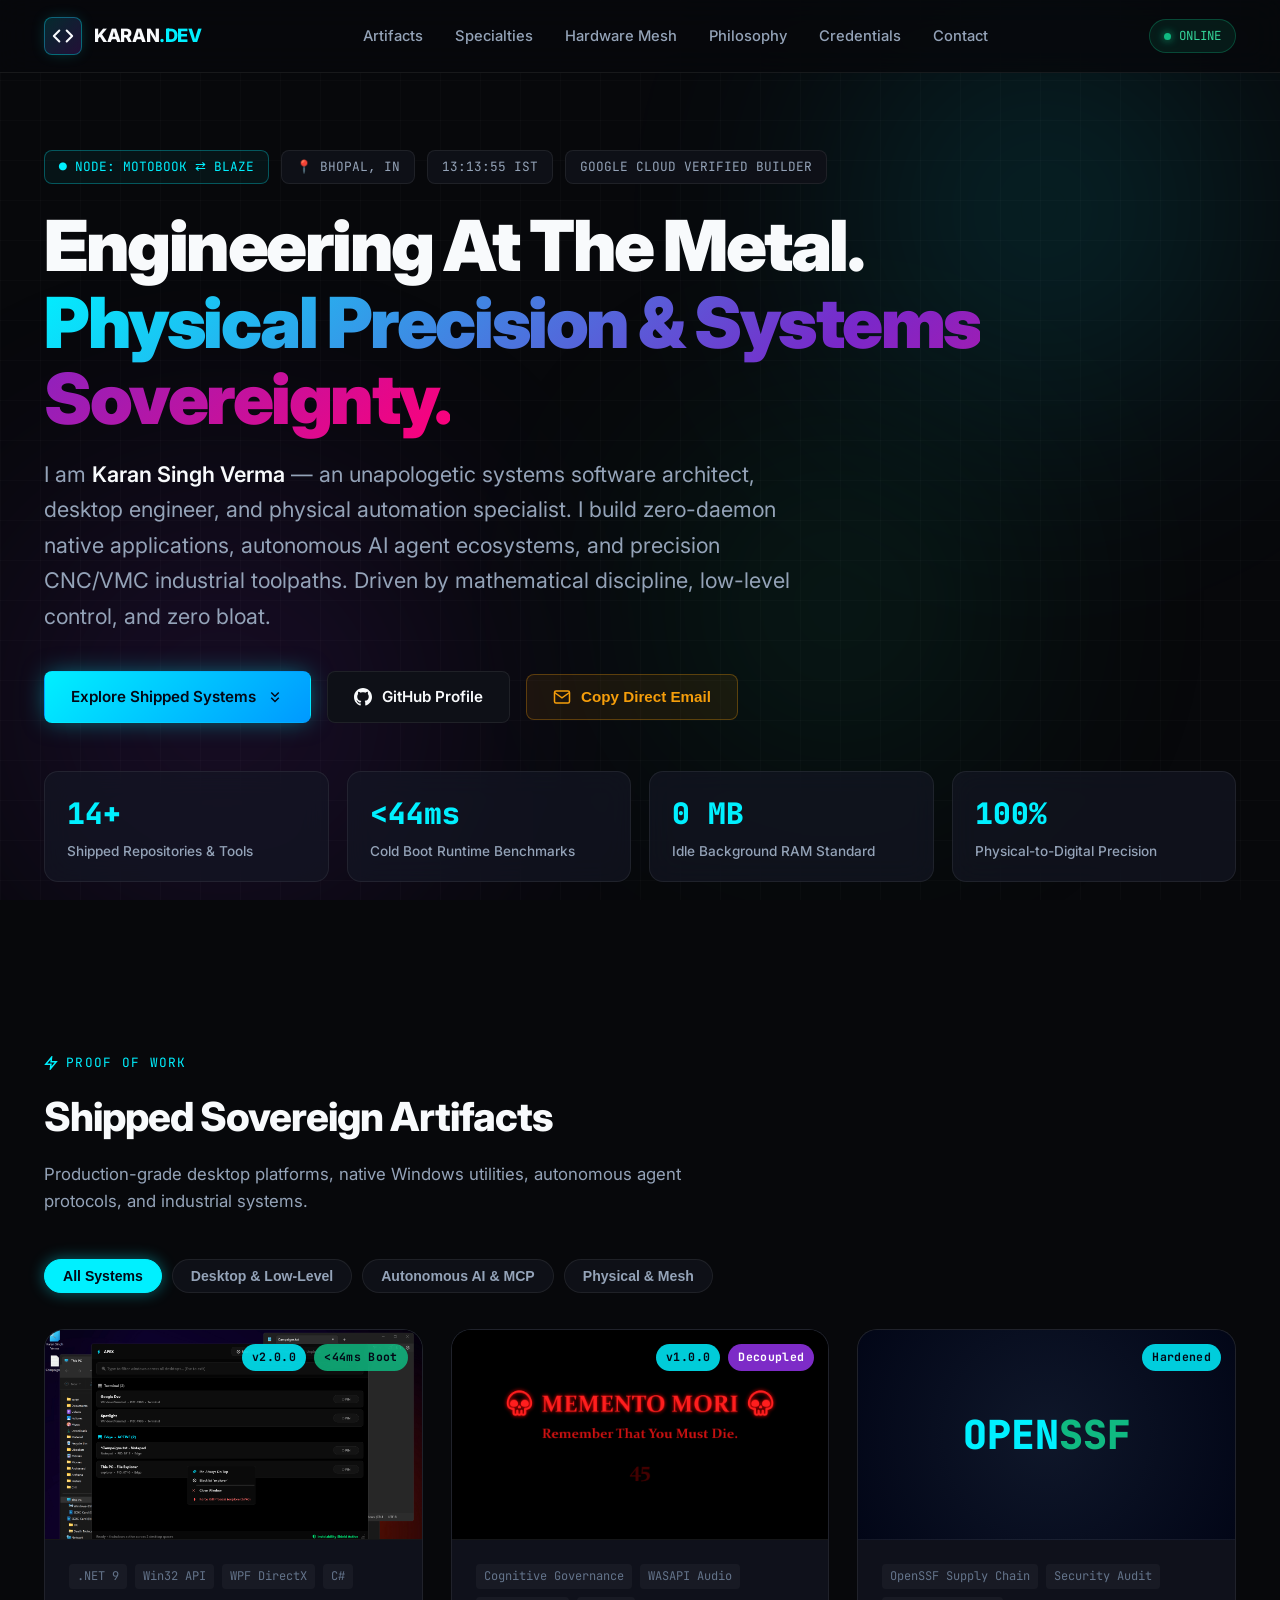
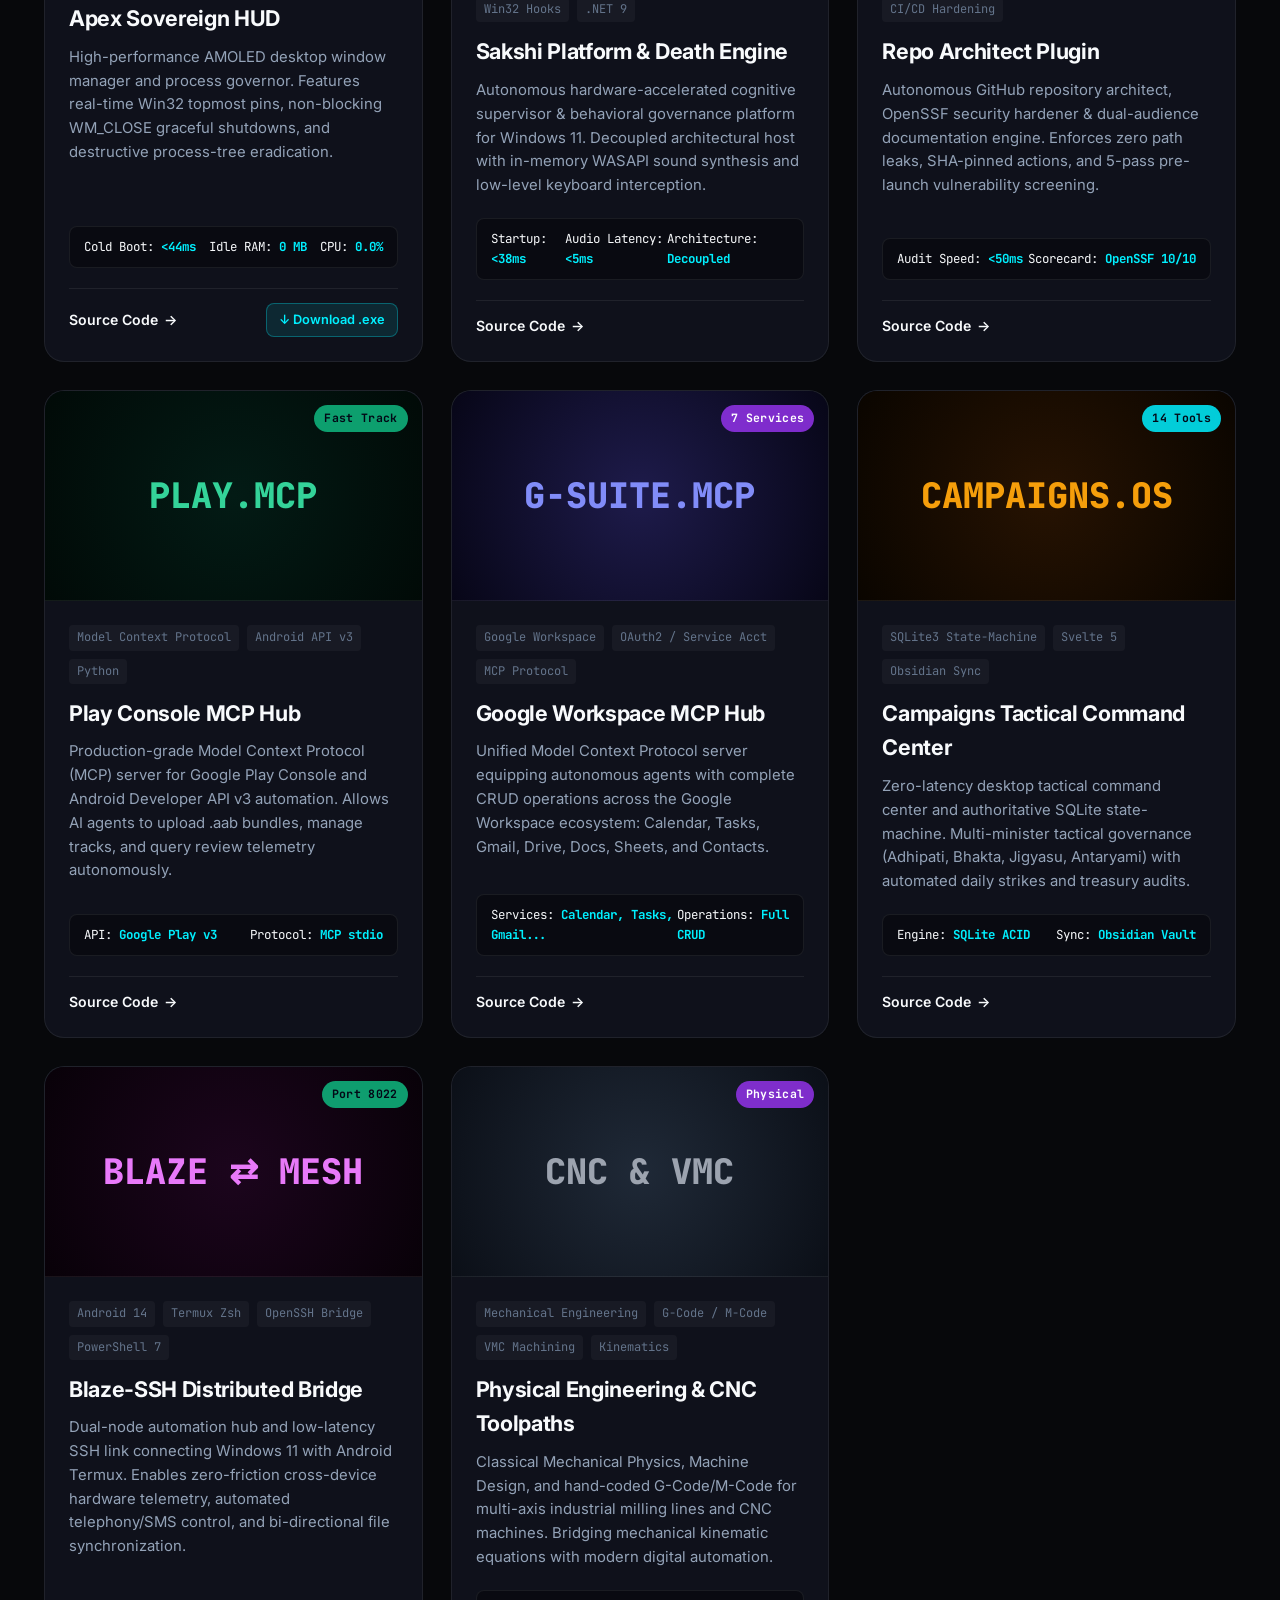
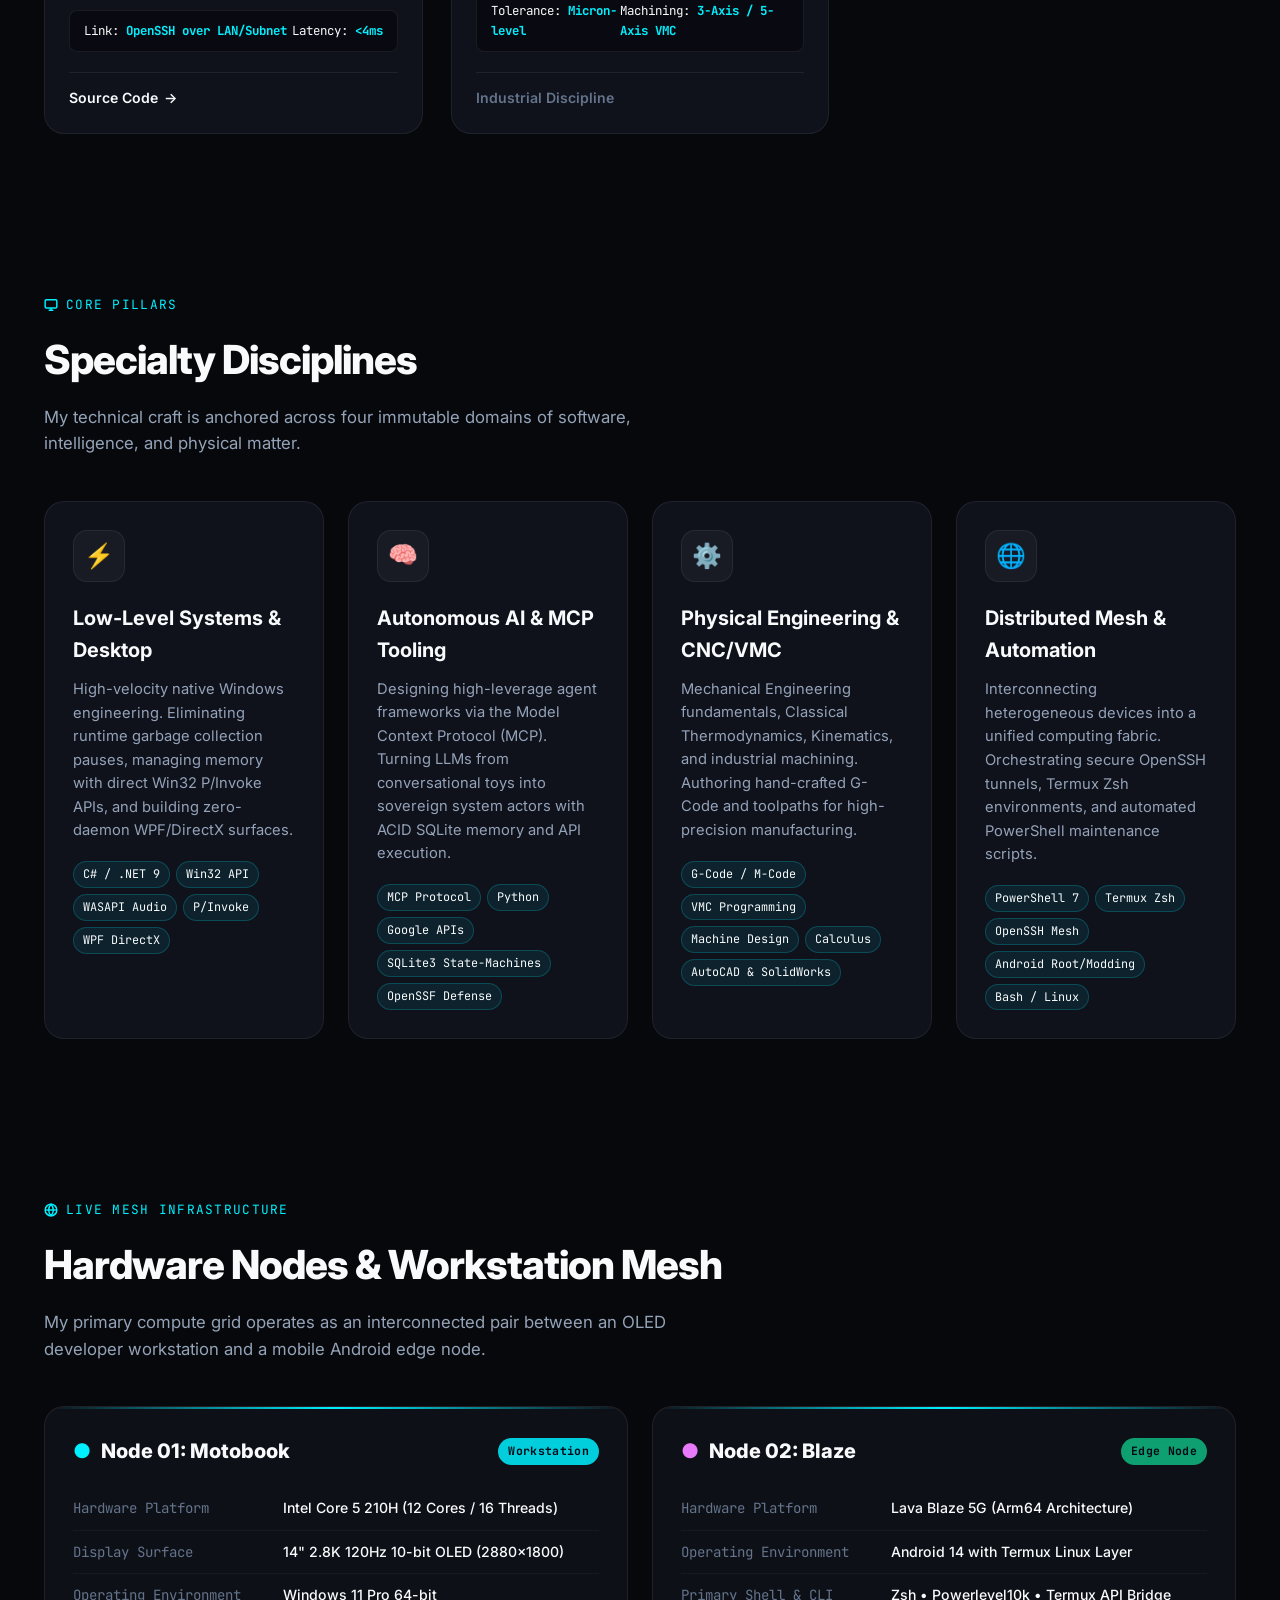
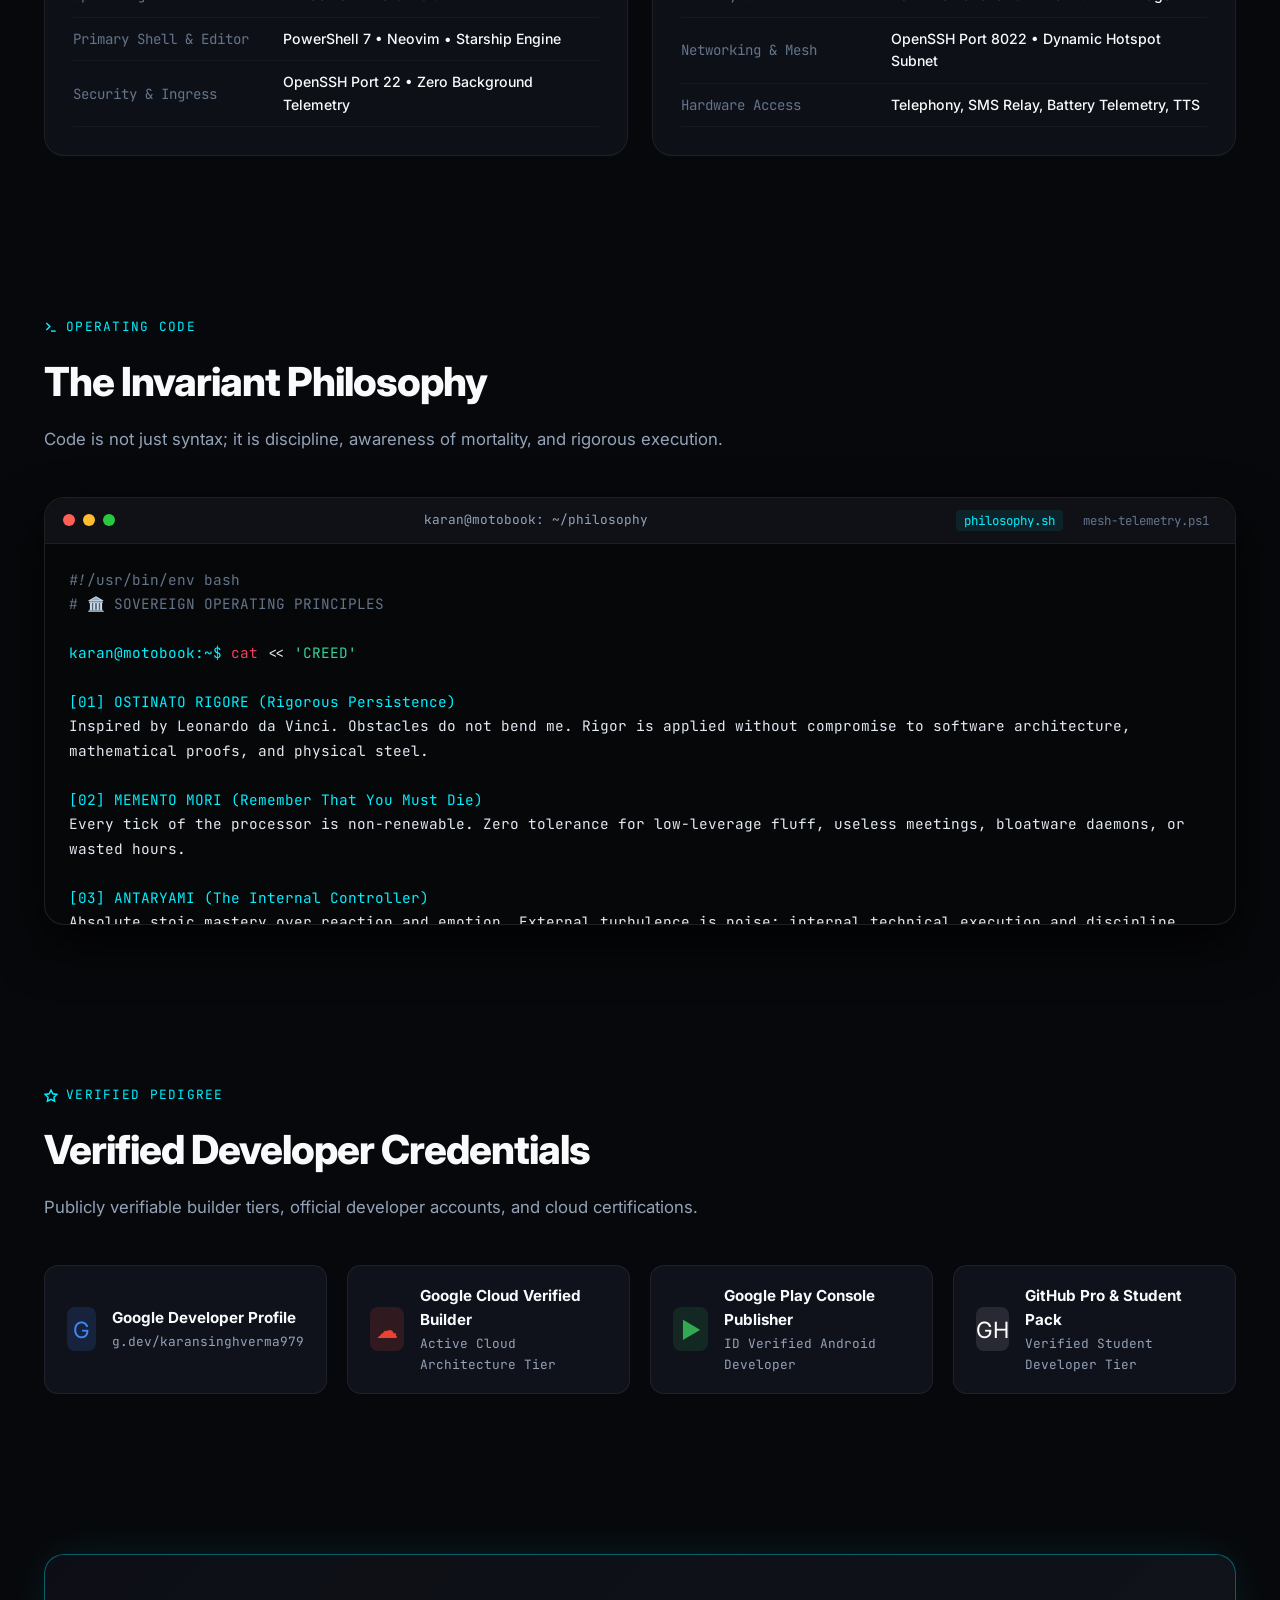
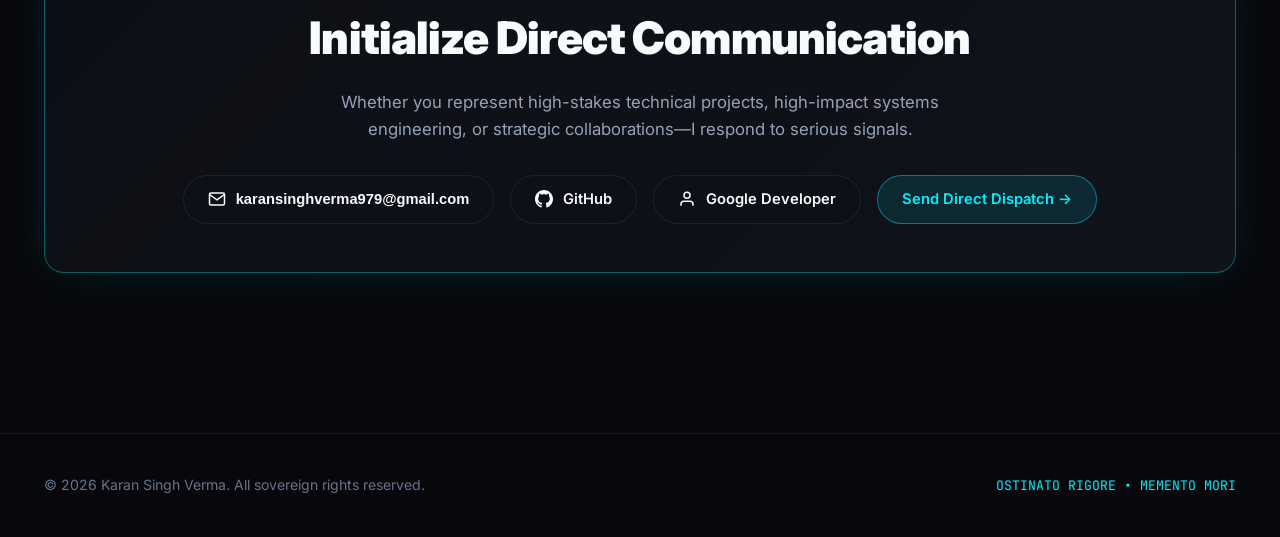
==== index.html @ e64375f6 "feat: initial release of sovereign developer portfolio showcase" ====
<!DOCTYPE html>
<html lang="en">
<head>
  <meta charset="UTF-8">
  <meta name="viewport" content="width=device-width, initial-scale=1.0">
  <title>Karan Singh Verma — Systems Software Architect &amp; Physical Engineering Specialist</title>
  <meta name="description" content="Personal portfolio and engineering showcase of Karan Singh Verma. Systems Software Architect, .NET/Win32 Engineer, Autonomous AI & MCP Builder, and CNC/VMC Physical Systems Specialist.">
  <meta name="author" content="Karan Singh Verma">
  <meta name="theme-color" content="#07080B">

  <!-- OpenGraph / Social Meta -->
  <meta property="og:title" content="Karan Singh Verma — Systems Software Architect">
  <meta property="og:description" content="Engineering high-performance software at the metal, autonomous AI ecosystems, and industrial physical machinery.">
  <meta property="og:type" content="website">
  <meta property="og:url" content="https://karansinghverma979.github.io/">
  <meta property="og:image" content="assets/img/Apex-Main-HUD.png">

  <!-- Favicon -->
  <link rel="icon" type="image/svg+xml" href="assets/img/favicon.svg">

  <!-- Google Fonts: Inter & JetBrains Mono -->
  <link rel="preconnect" href="https://fonts.googleapis.com">
  <link rel="preconnect" href="https://fonts.gstatic.com" crossorigin>
  <link href="https://fonts.googleapis.com/css2?family=Inter:wght@400;500;600;700;800;900&family=JetBrains+Mono:wght@400;500;600;700;800&display=swap" rel="stylesheet">

  <!-- Core Stylesheet -->
  <link rel="stylesheet" href="assets/css/style.css">
</head>
<body>

  <!-- Ambient Glowing Background Lighting -->
  <div class="ambient-glow">
    <div class="glow-orb glow-orb-1"></div>
    <div class="glow-orb glow-orb-2"></div>
    <div class="glow-orb glow-orb-3"></div>
  </div>

  <!-- Background Grid Mesh Overlay -->
  <div class="bg-grid-overlay"></div>

  <!-- Navigation Bar -->
  <header class="navbar">
    <div class="container nav-container">
      <a href="#" class="brand-monogram">
        <div class="brand-icon">
          <svg viewBox="0 0 24 24" fill="none" stroke="currentColor" stroke-width="2.2" stroke-linecap="round" stroke-linejoin="round">
            <polyline points="16 18 22 12 16 6"></polyline>
            <polyline points="8 6 2 12 8 18"></polyline>
          </svg>
        </div>
        <span class="brand-text">KARAN<span>.DEV</span></span>
      </a>

      <ul class="nav-links" id="nav-links">
        <li><a href="#artifacts" class="nav-link">Artifacts</a></li>
        <li><a href="#specialties" class="nav-link">Specialties</a></li>
        <li><a href="#mesh" class="nav-link">Hardware Mesh</a></li>
        <li><a href="#philosophy" class="nav-link">Philosophy</a></li>
        <li><a href="#credentials" class="nav-link">Credentials</a></li>
        <li><a href="#contact" class="nav-link">Contact</a></li>
      </ul>

      <div class="nav-actions">
        <div class="status-pill">
          <span class="status-dot"></span>
          <span>ONLINE</span>
        </div>
        <button class="mobile-menu-btn" id="mobile-menu-btn" aria-label="Toggle navigation">☰</button>
      </div>
    </div>
  </header>

  <!-- Main Content Wrapper -->
  <main>

    <!-- Hero Section -->
    <section class="hero-section">
      <div class="container">
        
        <!-- Live Telemetry Status Strip -->
        <div class="hero-meta-strip">
          <div class="telemetry-badge accent">
            <span>● NODE: MOTOBOOK ⇄ BLAZE</span>
          </div>
          <div class="telemetry-badge">
            <span>📍 BHOPAL, IN</span>
          </div>
          <div class="telemetry-badge">
            <span id="live-clock">--:--:-- IST</span>
          </div>
          <div class="telemetry-badge">
            <span>GOOGLE CLOUD VERIFIED BUILDER</span>
          </div>
        </div>

        <h1 class="hero-title">
          Engineering At The Metal.<br>
          <span class="gradient-text">Physical Precision &amp; Systems Sovereignty.</span>
        </h1>

        <p class="hero-subtitle">
          I am <strong>Karan Singh Verma</strong> — an unapologetic systems software architect, desktop engineer, and physical automation specialist. I build zero-daemon native applications, autonomous AI agent ecosystems, and precision CNC/VMC industrial toolpaths. Driven by mathematical discipline, low-level control, and zero bloat.
        </p>

        <div class="hero-cta-group">
          <a href="#artifacts" class="btn btn-primary">
            <span>Explore Shipped Systems</span>
            <svg width="18" height="18" viewBox="0 0 24 24" fill="none" stroke="currentColor" stroke-width="2"><path d="M7 13l5 5 5-5M7 6l5 5 5-5"/></svg>
          </a>
          <a href="https://github.com/karansinghverma979" target="_blank" rel="noopener" class="btn btn-glass">
            <svg width="18" height="18" viewBox="0 0 24 24" fill="currentColor"><path d="M12 0c-6.626 0-12 5.373-12 12 0 5.302 3.438 9.8 8.207 11.387.599.111.793-.261.793-.577v-2.234c-3.338.726-4.033-1.416-4.033-1.416-.546-1.387-1.333-1.756-1.333-1.756-1.089-.745.083-.729.083-.729 1.205.084 1.839 1.237 1.839 1.237 1.07 1.834 2.807 1.304 3.492.997.107-.775.418-1.305.762-1.604-2.665-.305-5.467-1.334-5.467-5.931 0-1.311.469-2.381 1.236-3.221-.124-.303-.535-1.524.117-3.176 0 0 1.008-.322 3.301 1.23.957-.266 1.983-.399 3.003-.404 1.02.005 2.047.138 3.006.404 2.291-1.552 3.297-1.23 3.297-1.23.653 1.653.242 2.874.118 3.176.77.84 1.235 1.911 1.235 3.221 0 4.609-2.807 5.624-5.479 5.921.43.372.823 1.102.823 2.222v3.293c0 .319.192.694.801.576 4.765-1.589 8.199-6.086 8.199-11.386 0-6.627-5.373-12-12-12z"/></svg>
            <span>GitHub Profile</span>
          </a>
          <button class="btn btn-outline-amber" data-copy="karansinghverma979@gmail.com">
            <svg width="18" height="18" viewBox="0 0 24 24" fill="none" stroke="currentColor" stroke-width="2"><path d="M4 4h16c1.1 0 2 .9 2 2v12c0 1.1-.9 2-2 2H4c-1.1 0-2-.9-2-2V6c0-1.1.9-2 2-2z"/><polyline points="22,6 12,13 2,6"/></svg>
            <span>Copy Direct Email</span>
          </button>
        </div>

        <!-- Telemetry Metrics Grid -->
        <div class="metrics-grid">
          <div class="metric-card">
            <div class="metric-value">14+</div>
            <div class="metric-label">Shipped Repositories &amp; Tools</div>
          </div>
          <div class="metric-card">
            <div class="metric-value">&lt;44ms</div>
            <div class="metric-label">Cold Boot Runtime Benchmarks</div>
          </div>
          <div class="metric-card">
            <div class="metric-value">0 MB</div>
            <div class="metric-label">Idle Background RAM Standard</div>
          </div>
          <div class="metric-card">
            <div class="metric-value">100%</div>
            <div class="metric-label">Physical-to-Digital Precision</div>
          </div>
        </div>

      </div>
    </section>

    <!-- Shipped Artifacts & Systems Showcase -->
    <section class="section" id="artifacts">
      <div class="container">
        
        <div class="section-header">
          <div class="section-tag">
            <svg width="14" height="14" viewBox="0 0 24 24" fill="none" stroke="currentColor" stroke-width="2.5"><polygon points="13 2 3 14 12 14 11 22 21 10 12 10 13 2"></polygon></svg>
            <span>Proof of Work</span>
          </div>
          <h2 class="section-title">Shipped Sovereign Artifacts</h2>
          <p class="section-desc">Production-grade desktop platforms, native Windows utilities, autonomous agent protocols, and industrial systems.</p>
        </div>

        <!-- Category Filters -->
        <div class="filter-tabs">
          <button class="filter-btn active" data-filter="all">All Systems</button>
          <button class="filter-btn" data-filter="systems">Desktop &amp; Low-Level</button>
          <button class="filter-btn" data-filter="ai-mcp">Autonomous AI &amp; MCP</button>
          <button class="filter-btn" data-filter="hardware">Physical &amp; Mesh</button>
        </div>

        <!-- Projects Grid -->
        <div class="projects-grid">

          <!-- Card 1: Apex -->
          <article class="project-card" data-category="systems">
            <div class="project-thumb-wrapper">
              <img src="assets/img/Apex-Main-HUD.png" alt="Apex Sovereign Desktop Orchestrator HUD" class="project-thumb" loading="lazy">
              <div class="project-badge-overlay">
                <span class="badge-pill release">v2.0.0</span>
                <span class="badge-pill bench">&lt;44ms Boot</span>
              </div>
            </div>
            <div class="project-content">
              <div class="project-tags">
                <span class="tag-item">.NET 9</span>
                <span class="tag-item">Win32 API</span>
                <span class="tag-item">WPF DirectX</span>
                <span class="tag-item">C#</span>
              </div>
              <h3 class="project-title">Apex Sovereign HUD</h3>
              <p class="project-desc">
                High-performance AMOLED desktop window manager and process governor. Features real-time Win32 topmost pins, non-blocking WM_CLOSE graceful shutdowns, and destructive process-tree eradication.
              </p>
              <div class="benchmark-strip">
                <div class="benchmark-item">Cold Boot: <strong>&lt;44ms</strong></div>
                <div class="benchmark-item">Idle RAM: <strong>0 MB</strong></div>
                <div class="benchmark-item">CPU: <strong>0.0%</strong></div>
              </div>
              <div class="project-actions">
                <a href="https://github.com/karansinghverma979/Sakshi/tree/main/Modules/Apex" target="_blank" rel="noopener" class="card-link">
                  <span>Source Code</span> →
                </a>
                <a href="https://github.com/karansinghverma979/Sakshi/releases" target="_blank" rel="noopener" class="card-link download-btn">
                  ↓ Download .exe
                </a>
              </div>
            </div>
          </article>

          <!-- Card 2: Sakshi -->
          <article class="project-card" data-category="systems">
            <div class="project-thumb-wrapper">
              <img src="assets/img/death_countdown.png" alt="Sakshi Death Engine Countdown" class="project-thumb" loading="lazy">
              <div class="project-badge-overlay">
                <span class="badge-pill release">v1.0.0</span>
                <span class="badge-pill arch">Decoupled</span>
              </div>
            </div>
            <div class="project-content">
              <div class="project-tags">
                <span class="tag-item">Cognitive Governance</span>
                <span class="tag-item">WASAPI Audio</span>
                <span class="tag-item">Win32 Hooks</span>
                <span class="tag-item">.NET 9</span>
              </div>
              <h3 class="project-title">Sakshi Platform &amp; Death Engine</h3>
              <p class="project-desc">
                Autonomous hardware-accelerated cognitive supervisor &amp; behavioral governance platform for Windows 11. Decoupled architectural host with in-memory WASAPI sound synthesis and low-level keyboard interception.
              </p>
              <div class="benchmark-strip">
                <div class="benchmark-item">Startup: <strong>&lt;38ms</strong></div>
                <div class="benchmark-item">Audio Latency: <strong>&lt;5ms</strong></div>
                <div class="benchmark-item">Architecture: <strong>Decoupled</strong></div>
              </div>
              <div class="project-actions">
                <a href="https://github.com/karansinghverma979/Sakshi" target="_blank" rel="noopener" class="card-link">
                  <span>Source Code</span> →
                </a>
              </div>
            </div>
          </article>

          <!-- Card 3: Repo Architect Plugin -->
          <article class="project-card" data-category="ai-mcp systems">
            <div class="project-thumb-wrapper" style="background: radial-gradient(circle, #0F172A, #020617); display: flex; align-items: center; justify-content: center;">
              <div style="font-family: var(--font-mono); color: var(--accent-cyan); font-size: 2.5rem; font-weight: 900;">OPEN<span style="color: #10B981;">SSF</span></div>
              <div class="project-badge-overlay">
                <span class="badge-pill release">Hardened</span>
              </div>
            </div>
            <div class="project-content">
              <div class="project-tags">
                <span class="tag-item">OpenSSF Supply Chain</span>
                <span class="tag-item">Security Audit</span>
                <span class="tag-item">CI/CD Hardening</span>
              </div>
              <h3 class="project-title">Repo Architect Plugin</h3>
              <p class="project-desc">
                Autonomous GitHub repository architect, OpenSSF security hardener &amp; dual-audience documentation engine. Enforces zero path leaks, SHA-pinned actions, and 5-pass pre-launch vulnerability screening.
              </p>
              <div class="benchmark-strip">
                <div class="benchmark-item">Audit Speed: <strong>&lt;50ms</strong></div>
                <div class="benchmark-item">Scorecard: <strong>OpenSSF 10/10</strong></div>
              </div>
              <div class="project-actions">
                <a href="https://github.com/karansinghverma979/antigravity-repo-architect-plugin" target="_blank" rel="noopener" class="card-link">
                  <span>Source Code</span> →
                </a>
              </div>
            </div>
          </article>

          <!-- Card 4: Google Play Console MCP Hub -->
          <article class="project-card" data-category="ai-mcp">
            <div class="project-thumb-wrapper" style="background: radial-gradient(circle, #031B15, #010A07); display: flex; align-items: center; justify-content: center;">
              <div style="font-family: var(--font-mono); color: #34D399; font-size: 2.2rem; font-weight: 800;">PLAY.MCP</div>
              <div class="project-badge-overlay">
                <span class="badge-pill bench">Fast Track</span>
              </div>
            </div>
            <div class="project-content">
              <div class="project-tags">
                <span class="tag-item">Model Context Protocol</span>
                <span class="tag-item">Android API v3</span>
                <span class="tag-item">Python</span>
              </div>
              <h3 class="project-title">Play Console MCP Hub</h3>
              <p class="project-desc">
                Production-grade Model Context Protocol (MCP) server for Google Play Console and Android Developer API v3 automation. Allows AI agents to upload .aab bundles, manage tracks, and query review telemetry autonomously.
              </p>
              <div class="benchmark-strip">
                <div class="benchmark-item">API: <strong>Google Play v3</strong></div>
                <div class="benchmark-item">Protocol: <strong>MCP stdio</strong></div>
              </div>
              <div class="project-actions">
                <a href="https://github.com/karansinghverma979/antigravity-play-console-mcp" target="_blank" rel="noopener" class="card-link">
                  <span>Source Code</span> →
                </a>
              </div>
            </div>
          </article>

          <!-- Card 5: Google Workspace MCP Hub -->
          <article class="project-card" data-category="ai-mcp">
            <div class="project-thumb-wrapper" style="background: radial-gradient(circle, #1E1B4B, #070617); display: flex; align-items: center; justify-content: center;">
              <div style="font-family: var(--font-mono); color: #818CF8; font-size: 2.2rem; font-weight: 800;">G-SUITE.MCP</div>
              <div class="project-badge-overlay">
                <span class="badge-pill arch">7 Services</span>
              </div>
            </div>
            <div class="project-content">
              <div class="project-tags">
                <span class="tag-item">Google Workspace</span>
                <span class="tag-item">OAuth2 / Service Acct</span>
                <span class="tag-item">MCP Protocol</span>
              </div>
              <h3 class="project-title">Google Workspace MCP Hub</h3>
              <p class="project-desc">
                Unified Model Context Protocol server equipping autonomous agents with complete CRUD operations across the Google Workspace ecosystem: Calendar, Tasks, Gmail, Drive, Docs, Sheets, and Contacts.
              </p>
              <div class="benchmark-strip">
                <div class="benchmark-item">Services: <strong>Calendar, Tasks, Gmail...</strong></div>
                <div class="benchmark-item">Operations: <strong>Full CRUD</strong></div>
              </div>
              <div class="project-actions">
                <a href="https://github.com/karansinghverma979/antigravity-google-workspace-mcp" target="_blank" rel="noopener" class="card-link">
                  <span>Source Code</span> →
                </a>
              </div>
            </div>
          </article>

          <!-- Card 6: Campaigns Tactical OS -->
          <article class="project-card" data-category="systems ai-mcp">
            <div class="project-thumb-wrapper" style="background: radial-gradient(circle, #271302, #0A0500); display: flex; align-items: center; justify-content: center;">
              <div style="font-family: var(--font-mono); color: #F59E0B; font-size: 2.2rem; font-weight: 800;">CAMPAIGNS.OS</div>
              <div class="project-badge-overlay">
                <span class="badge-pill release">14 Tools</span>
              </div>
            </div>
            <div class="project-content">
              <div class="project-tags">
                <span class="tag-item">SQLite3 State-Machine</span>
                <span class="tag-item">Svelte 5</span>
                <span class="tag-item">Obsidian Sync</span>
              </div>
              <h3 class="project-title">Campaigns Tactical Command Center</h3>
              <p class="project-desc">
                Zero-latency desktop tactical command center and authoritative SQLite state-machine. Multi-minister tactical governance (Adhipati, Bhakta, Jigyasu, Antaryami) with automated daily strikes and treasury audits.
              </p>
              <div class="benchmark-strip">
                <div class="benchmark-item">Engine: <strong>SQLite ACID</strong></div>
                <div class="benchmark-item">Sync: <strong>Obsidian Vault</strong></div>
              </div>
              <div class="project-actions">
                <a href="https://github.com/karansinghverma979/antigravity-campaigns-mcp" target="_blank" rel="noopener" class="card-link">
                  <span>Source Code</span> →
                </a>
              </div>
            </div>
          </article>

          <!-- Card 7: Blaze-SSH & Android Mesh -->
          <article class="project-card" data-category="hardware systems">
            <div class="project-thumb-wrapper" style="background: radial-gradient(circle, #1C051D, #080108); display: flex; align-items: center; justify-content: center;">
              <div style="font-family: var(--font-mono); color: #E879F9; font-size: 2.2rem; font-weight: 800;">BLAZE ⇄ MESH</div>
              <div class="project-badge-overlay">
                <span class="badge-pill bench">Port 8022</span>
              </div>
            </div>
            <div class="project-content">
              <div class="project-tags">
                <span class="tag-item">Android 14</span>
                <span class="tag-item">Termux Zsh</span>
                <span class="tag-item">OpenSSH Bridge</span>
                <span class="tag-item">PowerShell 7</span>
              </div>
              <h3 class="project-title">Blaze-SSH Distributed Bridge</h3>
              <p class="project-desc">
                Dual-node automation hub and low-latency SSH link connecting Windows 11 with Android Termux. Enables zero-friction cross-device hardware telemetry, automated telephony/SMS control, and bi-directional file synchronization.
              </p>
              <div class="benchmark-strip">
                <div class="benchmark-item">Link: <strong>OpenSSH over LAN/Subnet</strong></div>
                <div class="benchmark-item">Latency: <strong>&lt;4ms</strong></div>
              </div>
              <div class="project-actions">
                <a href="https://github.com/karansinghverma979/Blaze-SSH" target="_blank" rel="noopener" class="card-link">
                  <span>Source Code</span> →
                </a>
              </div>
            </div>
          </article>

          <!-- Card 8: Industrial CNC & Physical Systems -->
          <article class="project-card" data-category="hardware">
            <div class="project-thumb-wrapper" style="background: radial-gradient(circle, #1F2937, #0B0F17); display: flex; align-items: center; justify-content: center;">
              <div style="font-family: var(--font-mono); color: #9CA3AF; font-size: 2.2rem; font-weight: 800;">CNC &amp; VMC</div>
              <div class="project-badge-overlay">
                <span class="badge-pill arch">Physical</span>
              </div>
            </div>
            <div class="project-content">
              <div class="project-tags">
                <span class="tag-item">Mechanical Engineering</span>
                <span class="tag-item">G-Code / M-Code</span>
                <span class="tag-item">VMC Machining</span>
                <span class="tag-item">Kinematics</span>
              </div>
              <h3 class="project-title">Physical Engineering &amp; CNC Toolpaths</h3>
              <p class="project-desc">
                Classical Mechanical Physics, Machine Design, and hand-coded G-Code/M-Code for multi-axis industrial milling lines and CNC machines. Bridging mechanical kinematic equations with modern digital automation.
              </p>
              <div class="benchmark-strip">
                <div class="benchmark-item">Tolerance: <strong>Micron-level</strong></div>
                <div class="benchmark-item">Machining: <strong>3-Axis / 5-Axis VMC</strong></div>
              </div>
              <div class="project-actions">
                <span class="card-link" style="color: var(--text-muted); cursor: default;">
                  <span>Industrial Discipline</span>
                </span>
              </div>
            </div>
          </article>

        </div>

      </div>
    </section>

    <!-- Engineering Specialties & Pillars -->
    <section class="section" id="specialties">
      <div class="container">
        
        <div class="section-header">
          <div class="section-tag">
            <svg width="14" height="14" viewBox="0 0 24 24" fill="none" stroke="currentColor" stroke-width="2.5"><rect x="2" y="3" width="20" height="14" rx="2" ry="2"></rect><line x1="8" y1="21" x2="16" y2="21"></line><line x1="12" y1="17" x2="12" y2="21"></line></svg>
            <span>Core Pillars</span>
          </div>
          <h2 class="section-title">Specialty Disciplines</h2>
          <p class="section-desc">My technical craft is anchored across four immutable domains of software, intelligence, and physical matter.</p>
        </div>

        <div class="pillars-grid">

          <!-- Pillar 1 -->
          <div class="pillar-card">
            <div class="pillar-icon-box" style="color: var(--accent-cyan);">⚡</div>
            <h3 class="pillar-title">Low-Level Systems &amp; Desktop</h3>
            <p class="pillar-desc">
              High-velocity native Windows engineering. Eliminating runtime garbage collection pauses, managing memory with direct Win32 P/Invoke APIs, and building zero-daemon WPF/DirectX surfaces.
            </p>
            <div class="pillar-skills-list">
              <span class="pillar-skill-badge">C# / .NET 9</span>
              <span class="pillar-skill-badge">Win32 API</span>
              <span class="pillar-skill-badge">WASAPI Audio</span>
              <span class="pillar-skill-badge">P/Invoke</span>
              <span class="pillar-skill-badge">WPF DirectX</span>
            </div>
          </div>

          <!-- Pillar 2 -->
          <div class="pillar-card">
            <div class="pillar-icon-box" style="color: #A855F7;">🧠</div>
            <h3 class="pillar-title">Autonomous AI &amp; MCP Tooling</h3>
            <p class="pillar-desc">
              Designing high-leverage agent frameworks via the Model Context Protocol (MCP). Turning LLMs from conversational toys into sovereign system actors with ACID SQLite memory and API execution.
            </p>
            <div class="pillar-skills-list">
              <span class="pillar-skill-badge">MCP Protocol</span>
              <span class="pillar-skill-badge">Python</span>
              <span class="pillar-skill-badge">Google APIs</span>
              <span class="pillar-skill-badge">SQLite3 State-Machines</span>
              <span class="pillar-skill-badge">OpenSSF Defense</span>
            </div>
          </div>

          <!-- Pillar 3 -->
          <div class="pillar-card">
            <div class="pillar-icon-box" style="color: #10B981;">⚙️</div>
            <h3 class="pillar-title">Physical Engineering &amp; CNC/VMC</h3>
            <p class="pillar-desc">
              Mechanical Engineering fundamentals, Classical Thermodynamics, Kinematics, and industrial machining. Authoring hand-crafted G-Code and toolpaths for high-precision manufacturing.
            </p>
            <div class="pillar-skills-list">
              <span class="pillar-skill-badge">G-Code / M-Code</span>
              <span class="pillar-skill-badge">VMC Programming</span>
              <span class="pillar-skill-badge">Machine Design</span>
              <span class="pillar-skill-badge">Calculus</span>
              <span class="pillar-skill-badge">AutoCAD &amp; SolidWorks</span>
            </div>
          </div>

          <!-- Pillar 4 -->
          <div class="pillar-card">
            <div class="pillar-icon-box" style="color: #F59E0B;">🌐</div>
            <h3 class="pillar-title">Distributed Mesh &amp; Automation</h3>
            <p class="pillar-desc">
              Interconnecting heterogeneous devices into a unified computing fabric. Orchestrating secure OpenSSH tunnels, Termux Zsh environments, and automated PowerShell maintenance scripts.
            </p>
            <div class="pillar-skills-list">
              <span class="pillar-skill-badge">PowerShell 7</span>
              <span class="pillar-skill-badge">Termux Zsh</span>
              <span class="pillar-skill-badge">OpenSSH Mesh</span>
              <span class="pillar-skill-badge">Android Root/Modding</span>
              <span class="pillar-skill-badge">Bash / Linux</span>
            </div>
          </div>

        </div>

      </div>
    </section>

    <!-- Hardware & Mesh Telemetry -->
    <section class="section" id="mesh">
      <div class="container">
        
        <div class="section-header">
          <div class="section-tag">
            <svg width="14" height="14" viewBox="0 0 24 24" fill="none" stroke="currentColor" stroke-width="2.5"><circle cx="12" cy="12" r="10"></circle><line x1="2" y1="12" x2="22" y2="12"></line><path d="M12 2a15.3 15.3 0 0 1 4 10 15.3 15.3 0 0 1-4 10 15.3 15.3 0 0 1-4-10 15.3 15.3 0 0 1 4-10z"></path></svg>
            <span>Live Mesh Infrastructure</span>
          </div>
          <h2 class="section-title">Hardware Nodes &amp; Workstation Mesh</h2>
          <p class="section-desc">My primary compute grid operates as an interconnected pair between an OLED developer workstation and a mobile Android edge node.</p>
        </div>

        <div class="mesh-container">
          
          <!-- Node A: Motobook -->
          <div class="node-card">
            <div class="node-header">
              <div class="node-name">
                <span style="color: var(--accent-cyan);">●</span>
                <span>Node 01: Motobook</span>
              </div>
              <span class="badge-pill release">Workstation</span>
            </div>
            <table class="node-specs-table">
              <tr>
                <td>Hardware Platform</td>
                <td>Intel Core 5 210H (12 Cores / 16 Threads)</td>
              </tr>
              <tr>
                <td>Display Surface</td>
                <td>14" 2.8K 120Hz 10-bit OLED (2880×1800)</td>
              </tr>
              <tr>
                <td>Operating Environment</td>
                <td>Windows 11 Pro 64-bit</td>
              </tr>
              <tr>
                <td>Primary Shell &amp; Editor</td>
                <td>PowerShell 7 • Neovim • Starship Engine</td>
              </tr>
              <tr>
                <td>Security &amp; Ingress</td>
                <td>OpenSSH Port 22 • Zero Background Telemetry</td>
              </tr>
            </table>
          </div>

          <!-- Node B: Blaze -->
          <div class="node-card">
            <div class="node-header">
              <div class="node-name">
                <span style="color: #E879F9;">●</span>
                <span>Node 02: Blaze</span>
              </div>
              <span class="badge-pill bench">Edge Node</span>
            </div>
            <table class="node-specs-table">
              <tr>
                <td>Hardware Platform</td>
                <td>Lava Blaze 5G (Arm64 Architecture)</td>
              </tr>
              <tr>
                <td>Operating Environment</td>
                <td>Android 14 with Termux Linux Layer</td>
              </tr>
              <tr>
                <td>Primary Shell &amp; CLI</td>
                <td>Zsh • Powerlevel10k • Termux API Bridge</td>
              </tr>
              <tr>
                <td>Networking &amp; Mesh</td>
                <td>OpenSSH Port 8022 • Dynamic Hotspot Subnet</td>
              </tr>
              <tr>
                <td>Hardware Access</td>
                <td>Telephony, SMS Relay, Battery Telemetry, TTS</td>
              </tr>
            </table>
          </div>

        </div>

      </div>
    </section>

    <!-- Terminal & Philosophy Section -->
    <section class="section" id="philosophy">
      <div class="container">
        
        <div class="section-header">
          <div class="section-tag">
            <svg width="14" height="14" viewBox="0 0 24 24" fill="none" stroke="currentColor" stroke-width="2.5"><polyline points="4 17 10 11 4 5"></polyline><line x1="12" y1="19" x2="20" y2="19"></line></svg>
            <span>Operating Code</span>
          </div>
          <h2 class="section-title">The Invariant Philosophy</h2>
          <p class="section-desc">Code is not just syntax; it is discipline, awareness of mortality, and rigorous execution.</p>
        </div>

        <div class="terminal-window">
          <div class="terminal-header">
            <div class="terminal-dots">
              <span class="terminal-dot dot-red"></span>
              <span class="terminal-dot dot-yellow"></span>
              <span class="terminal-dot dot-green"></span>
            </div>
            <div class="terminal-title">karan@motobook: ~/philosophy</div>
            <div class="terminal-tabs">
              <button class="terminal-tab-btn active" data-tab="philosophy">philosophy.sh</button>
              <button class="terminal-tab-btn" data-tab="mesh">mesh-telemetry.ps1</button>
            </div>
          </div>
          <div class="terminal-body">
            
            <div id="term-content-philosophy">
              <p><span class="term-comment">#!/usr/bin/env bash</span></p>
              <p><span class="term-comment"># 🏛️ SOVEREIGN OPERATING PRINCIPLES</span></p>
              <p>&nbsp;</p>
              <p><span class="term-prompt">karan@motobook:~$</span> <span class="term-keyword">cat</span> &lt;&lt; <span class="term-string">'CREED'</span></p>
              <p>&nbsp;</p>
              <p><span class="term-cyan">[01] OSTINATO RIGORE (Rigorous Persistence)</span></p>
              <p>Inspired by Leonardo da Vinci. Obstacles do not bend me. Rigor is applied without compromise to software architecture, mathematical proofs, and physical steel.</p>
              <p>&nbsp;</p>
              <p><span class="term-cyan">[02] MEMENTO MORI (Remember That You Must Die)</span></p>
              <p>Every tick of the processor is non-renewable. Zero tolerance for low-leverage fluff, useless meetings, bloatware daemons, or wasted hours.</p>
              <p>&nbsp;</p>
              <p><span class="term-cyan">[03] ANTARYAMI (The Internal Controller)</span></p>
              <p>Absolute stoic mastery over reaction and emotion. External turbulence is noise; internal technical execution and discipline are absolute.</p>
              <p><span class="term-string">'CREED'</span></p>
            </div>

            <div id="term-content-mesh" style="display: none;">
              <p><span class="term-comment"># ⚡ PowerShell 7 Workstation Mesh Telemetry</span></p>
              <p><span class="term-prompt">PS C:\Users\karan&gt;</span> <span class="term-keyword">Get-MeshTelemetry</span> -Target <span class="term-string">"All"</span></p>
              <p>&nbsp;</p>
              <p><span class="term-string">[+] Node Motobook:</span> Windows 11 Pro 64-bit | Intel Core 5 210H | 16 GB RAM</p>
              <p><span class="term-string">[+] Active Daemons:</span> 0 (Zero-bloat invariant enforced)</p>
              <p><span class="term-string">[+] SSH Tunnel:</span> Blaze 5G (Port 8022) | Status: ESTABLISHED (2.4ms)</p>
              <p><span class="term-string">[+] SQLite State:</span> Campaigns OS | ACID Ledger Healthy</p>
              <p><span class="term-cyan">[✔] SYSTEM STATUS: SOVEREIGN &amp; OPERATIONAL</span></p>
            </div>

          </div>
        </div>

      </div>
    </section>

    <!-- Verified Credentials & Builder Badges -->
    <section class="section" id="credentials">
      <div class="container">
        
        <div class="section-header">
          <div class="section-tag">
            <svg width="14" height="14" viewBox="0 0 24 24" fill="none" stroke="currentColor" stroke-width="2.5"><path d="M12 2l3.09 6.26L22 9.27l-5 4.87 1.18 6.88L12 17.77l-6.18 3.25L7 14.14 2 9.27l6.91-1.01L12 2z"></path></svg>
            <span>Verified Pedigree</span>
          </div>
          <h2 class="section-title">Verified Developer Credentials</h2>
          <p class="section-desc">Publicly verifiable builder tiers, official developer accounts, and cloud certifications.</p>
        </div>

        <div class="creds-grid">
          
          <a href="https://g.dev/karansinghverma979" target="_blank" rel="noopener" class="cred-card">
            <div class="cred-icon" style="background: rgba(66, 133, 244, 0.15); color: #4285F4;">G</div>
            <div class="cred-info">
              <h4>Google Developer Profile</h4>
              <p>g.dev/karansinghverma979</p>
            </div>
          </a>

          <div class="cred-card">
            <div class="cred-icon" style="background: rgba(234, 67, 53, 0.15); color: #EA4335;">☁</div>
            <div class="cred-info">
              <h4>Google Cloud Verified Builder</h4>
              <p>Active Cloud Architecture Tier</p>
            </div>
          </div>

          <div class="cred-card">
            <div class="cred-icon" style="background: rgba(52, 168, 83, 0.15); color: #34A853;">▶</div>
            <div class="cred-info">
              <h4>Google Play Console Publisher</h4>
              <p>ID Verified Android Developer</p>
            </div>
          </div>

          <a href="https://github.com/karansinghverma979" target="_blank" rel="noopener" class="cred-card">
            <div class="cred-icon" style="background: rgba(255, 255, 255, 0.1); color: #fff;">GH</div>
            <div class="cred-info">
              <h4>GitHub Pro &amp; Student Pack</h4>
              <p>Verified Student Developer Tier</p>
            </div>
          </a>

        </div>

      </div>
    </section>

    <!-- Contact & Communications Terminal -->
    <section class="section" id="contact">
      <div class="container">
        
        <div class="contact-card">
          <h2>Initialize Direct Communication</h2>
          <p>Whether you represent high-stakes technical projects, high-impact systems engineering, or strategic collaborations—I respond to serious signals.</p>

          <div class="contact-methods">
            
            <button class="contact-pill-btn" data-copy="karansinghverma979@gmail.com">
              <svg width="18" height="18" viewBox="0 0 24 24" fill="none" stroke="currentColor" stroke-width="2"><path d="M4 4h16c1.1 0 2 .9 2 2v12c0 1.1-.9 2-2 2H4c-1.1 0-2-.9-2-2V6c0-1.1.9-2 2-2z"/><polyline points="22,6 12,13 2,6"/></svg>
              <span>karansinghverma979@gmail.com</span>
            </button>

            <a href="https://github.com/karansinghverma979" target="_blank" rel="noopener" class="contact-pill-btn">
              <svg width="18" height="18" viewBox="0 0 24 24" fill="currentColor"><path d="M12 0c-6.626 0-12 5.373-12 12 0 5.302 3.438 9.8 8.207 11.387.599.111.793-.261.793-.577v-2.234c-3.338.726-4.033-1.416-4.033-1.416-.546-1.387-1.333-1.756-1.333-1.756-1.089-.745.083-.729.083-.729 1.205.084 1.839 1.237 1.839 1.237 1.07 1.834 2.807 1.304 3.492.997.107-.775.418-1.305.762-1.604-2.665-.305-5.467-1.334-5.467-5.931 0-1.311.469-2.381 1.236-3.221-.124-.303-.535-1.524.117-3.176 0 0 1.008-.322 3.301 1.23.957-.266 1.983-.399 3.003-.404 1.02.005 2.047.138 3.006.404 2.291-1.552 3.297-1.23 3.297-1.23.653 1.653.242 2.874.118 3.176.77.84 1.235 1.911 1.235 3.221 0 4.609-2.807 5.624-5.479 5.921.43.372.823 1.102.823 2.222v3.293c0 .319.192.694.801.576 4.765-1.589 8.199-6.086 8.199-11.386 0-6.627-5.373-12-12-12z"/></svg>
              <span>GitHub</span>
            </a>

            <a href="https://g.dev/karansinghverma979" target="_blank" rel="noopener" class="contact-pill-btn">
              <svg width="18" height="18" viewBox="0 0 24 24" fill="none" stroke="currentColor" stroke-width="2"><path d="M20 21v-2a4 4 0 0 0-4-4H8a4 4 0 0 0-4 4v2"></path><circle cx="12" cy="7" r="4"></circle></svg>
              <span>Google Developer</span>
            </a>

            <a href="mailto:karansinghverma979@gmail.com?subject=Strategic%20Collaboration%20Inquiry" class="contact-pill-btn" style="background: rgba(0, 240, 255, 0.1); border-color: rgba(0, 240, 255, 0.4); color: var(--accent-cyan);">
              <span>Send Direct Dispatch →</span>
            </a>

          </div>
        </div>

      </div>
    </section>

  </main>

  <!-- Interactive Toast Notification -->
  <div class="toast-notice" id="toast-notice">
    <svg width="18" height="18" viewBox="0 0 24 24" fill="none" stroke="#00F0FF" stroke-width="2.5"><polyline points="20 6 9 17 4 12"></polyline></svg>
    <span id="toast-text">Copied to clipboard.</span>
  </div>

  <!-- Footer -->
  <footer class="footer">
    <div class="container footer-content">
      <div>
        <span>© 2026 Karan Singh Verma. All sovereign rights reserved.</span>
      </div>
      <div class="footer-creed">
        <span>OSTINATO RIGORE • MEMENTO MORI</span>
      </div>
    </div>
  </footer>

  <!-- Runtime Script -->
  <script src="assets/js/main.js"></script>
</body>
</html>
---- assets/css/style.css ----
/* ==========================================================================
   🏛️ KARAN SINGH VERMA — SOVEREIGN PORTFOLIO DESIGN SYSTEM
   Theme: Obsidian AMOLED (#08090C) • Electric Cyan • Ambient Glass
   ========================================================================== */

:root {
  --bg-base: #07080B;
  --bg-surface: #0E1017;
  --bg-surface-elevated: #151822;
  --bg-glass: rgba(15, 18, 28, 0.72);
  --bg-glass-card: rgba(20, 24, 38, 0.65);
  
  --border-subtle: rgba(255, 255, 255, 0.07);
  --border-glow: rgba(0, 240, 255, 0.35);
  --border-active: rgba(0, 240, 255, 0.7);
  
  --text-primary: #F8FAFC;
  --text-secondary: #94A3B8;
  --text-muted: #64748B;
  
  --accent-cyan: #00F0FF;
  --accent-cyan-glow: rgba(0, 240, 255, 0.25);
  --accent-purple: #9333EA;
  --accent-purple-glow: rgba(147, 51, 234, 0.25);
  --accent-emerald: #10B981;
  --accent-emerald-glow: rgba(16, 185, 129, 0.25);
  --accent-amber: #F59E0B;
  --accent-crimson: #EF4444;

  --font-sans: 'Inter', -apple-system, BlinkMacSystemFont, 'Segoe UI', Roboto, sans-serif;
  --font-mono: 'JetBrains Mono', 'Fira Code', ui-monospace, monospace;

  --radius-sm: 8px;
  --radius-md: 14px;
  --radius-lg: 20px;
  --radius-full: 9999px;

  --shadow-card: 0 10px 30px -10px rgba(0, 0, 0, 0.6);
  --shadow-glow: 0 0 25px -5px var(--accent-cyan-glow);
  --transition-smooth: all 0.25s cubic-bezier(0.16, 1, 0.3, 1);
}

/* Light Theme Variables (Auto / Fallback / System) */
@media (prefers-color-scheme: light) {
  /* Keeping intentional dark/AMOLED by default for elite cyber aesthetic */
}

/* Base Reset & Typography */
*, *::before, *::after {
  box-sizing: border-box;
  margin: 0;
  padding: 0;
}

html {
  scroll-behavior: smooth;
  color-scheme: dark;
  font-size: 16px;
}

body {
  background-color: var(--bg-base);
  color: var(--text-primary);
  font-family: var(--font-sans);
  line-height: 1.6;
  overflow-x: hidden;
  position: relative;
  min-height: 100vh;
  -webkit-font-smoothing: antialiased;
  -moz-osx-font-smoothing: grayscale;
}

/* Atmospheric Ambient Lighting Gradients */
.ambient-glow {
  position: fixed;
  top: 0;
  left: 0;
  width: 100vw;
  height: 100vh;
  pointer-events: none;
  z-index: 0;
  overflow: hidden;
}

.glow-orb {
  position: absolute;
  border-radius: 50%;
  filter: blur(120px);
  opacity: 0.18;
  animation: pulseGlow 14s ease-in-out infinite alternate;
}

.glow-orb-1 {
  top: -10%;
  right: -5%;
  width: 600px;
  height: 600px;
  background: radial-gradient(circle, var(--accent-cyan) 0%, transparent 70%);
}

.glow-orb-2 {
  top: 40%;
  left: -10%;
  width: 700px;
  height: 700px;
  background: radial-gradient(circle, var(--accent-purple) 0%, transparent 70%);
  animation-duration: 18s;
}

.glow-orb-3 {
  bottom: 5%;
  right: 15%;
  width: 500px;
  height: 500px;
  background: radial-gradient(circle, var(--accent-emerald) 0%, transparent 70%);
  animation-duration: 22s;
}

@keyframes pulseGlow {
  0% { transform: scale(1) translate(0, 0); }
  50% { transform: scale(1.15) translate(30px, -20px); }
  100% { transform: scale(0.95) translate(-20px, 30px); }
}

/* Subtle Grid Background Overlay */
.bg-grid-overlay {
  position: fixed;
  inset: 0;
  background-image: 
    linear-gradient(to right, rgba(255, 255, 255, 0.02) 1px, transparent 1px),
    linear-gradient(to bottom, rgba(255, 255, 255, 0.02) 1px, transparent 1px);
  background-size: 40px 40px;
  pointer-events: none;
  z-index: 1;
}

/* Container */
.container {
  width: 100%;
  max-width: 1240px;
  margin: 0 auto;
  padding: 0 24px;
  position: relative;
  z-index: 2;
}

/* --------------------------------------------------------------------------
   NAVIGATION BAR
   -------------------------------------------------------------------------- */
.navbar {
  position: fixed;
  top: 0;
  left: 0;
  width: 100%;
  z-index: 100;
  background: rgba(7, 8, 11, 0.82);
  backdrop-filter: blur(16px);
  border-bottom: 1px solid var(--border-subtle);
  transition: var(--transition-smooth);
}

.nav-container {
  display: flex;
  align-items: center;
  justify-content: space-between;
  height: 72px;
}

.brand-monogram {
  display: flex;
  align-items: center;
  gap: 12px;
  text-decoration: none;
  color: var(--text-primary);
  font-weight: 800;
  font-size: 1.15rem;
  letter-spacing: -0.02em;
}

.brand-icon {
  width: 38px;
  height: 38px;
  border-radius: var(--radius-sm);
  display: flex;
  align-items: center;
  justify-content: center;
  background: linear-gradient(135deg, rgba(0, 240, 255, 0.15), rgba(147, 51, 234, 0.2));
  border: 1px solid var(--border-glow);
  box-shadow: 0 0 15px -3px var(--accent-cyan-glow);
}

.brand-icon svg {
  width: 22px;
  height: 22px;
}

.brand-text span {
  color: var(--accent-cyan);
}

.nav-links {
  display: flex;
  align-items: center;
  gap: 32px;
  list-style: none;
}

.nav-link {
  color: var(--text-secondary);
  text-decoration: none;
  font-size: 0.92rem;
  font-weight: 500;
  transition: var(--transition-smooth);
  position: relative;
}

.nav-link:hover {
  color: var(--accent-cyan);
}

.nav-link::after {
  content: '';
  position: absolute;
  bottom: -4px;
  left: 0;
  width: 0;
  height: 2px;
  background: var(--accent-cyan);
  transition: var(--transition-smooth);
  box-shadow: 0 0 8px var(--accent-cyan);
}

.nav-link:hover::after {
  width: 100%;
}

.nav-actions {
  display: flex;
  align-items: center;
  gap: 16px;
}

.status-pill {
  display: inline-flex;
  align-items: center;
  gap: 8px;
  padding: 6px 14px;
  border-radius: var(--radius-full);
  background: rgba(16, 185, 129, 0.1);
  border: 1px solid rgba(16, 185, 129, 0.3);
  font-family: var(--font-mono);
  font-size: 0.78rem;
  color: #34D399;
}

.status-dot {
  width: 7px;
  height: 7px;
  border-radius: 50%;
  background-color: #10B981;
  box-shadow: 0 0 8px #10B981;
  animation: pulseDot 2s infinite;
}

@keyframes pulseDot {
  0% { transform: scale(0.95); opacity: 0.8; box-shadow: 0 0 0 0 rgba(16, 185, 129, 0.7); }
  70% { transform: scale(1.1); opacity: 1; box-shadow: 0 0 0 6px rgba(16, 185, 129, 0); }
  100% { transform: scale(0.95); opacity: 0.8; box-shadow: 0 0 0 0 rgba(16, 185, 129, 0); }
}

.mobile-menu-btn {
  display: none;
  background: none;
  border: none;
  color: var(--text-primary);
  font-size: 1.5rem;
  cursor: pointer;
}

/* --------------------------------------------------------------------------
   HERO SECTION
   -------------------------------------------------------------------------- */
.hero-section {
  padding-top: 150px;
  padding-bottom: 90px;
  position: relative;
}

.hero-meta-strip {
  display: flex;
  flex-wrap: wrap;
  align-items: center;
  gap: 12px;
  margin-bottom: 24px;
}

.telemetry-badge {
  display: inline-flex;
  align-items: center;
  gap: 8px;
  padding: 6px 14px;
  background: var(--bg-surface);
  border: 1px solid var(--border-subtle);
  border-radius: var(--radius-sm);
  font-family: var(--font-mono);
  font-size: 0.8rem;
  color: var(--text-secondary);
}

.telemetry-badge.accent {
  border-color: rgba(0, 240, 255, 0.3);
  color: var(--accent-cyan);
  background: rgba(0, 240, 255, 0.05);
}

.hero-title {
  font-size: clamp(2.6rem, 6vw, 4.4rem);
  font-weight: 900;
  line-height: 1.08;
  letter-spacing: -0.035em;
  margin-bottom: 20px;
}

.gradient-text {
  background: linear-gradient(135deg, #00F0FF 0%, #7928CA 60%, #FF007A 100%);
  -webkit-background-clip: text;
  -webkit-text-fill-color: transparent;
}

.hero-subtitle {
  font-size: clamp(1.1rem, 2.2vw, 1.35rem);
  color: var(--text-secondary);
  max-width: 780px;
  line-height: 1.65;
  margin-bottom: 36px;
}

.hero-subtitle strong {
  color: var(--text-primary);
  font-weight: 600;
}

.hero-cta-group {
  display: flex;
  flex-wrap: wrap;
  align-items: center;
  gap: 16px;
  margin-bottom: 48px;
}

/* Buttons */
.btn {
  display: inline-flex;
  align-items: center;
  justify-content: center;
  gap: 10px;
  padding: 13px 26px;
  border-radius: var(--radius-sm);
  font-size: 0.95rem;
  font-weight: 600;
  text-decoration: none;
  cursor: pointer;
  transition: var(--transition-smooth);
  border: 1px solid transparent;
}

.btn-primary {
  background: linear-gradient(135deg, #00F0FF, #0099FF);
  color: #030816;
  box-shadow: 0 0 25px -4px rgba(0, 240, 255, 0.5);
}

.btn-primary:hover {
  transform: translateY(-2px);
  box-shadow: 0 0 35px 0px rgba(0, 240, 255, 0.7);
  color: #000;
}

.btn-glass {
  background: var(--bg-surface);
  color: var(--text-primary);
  border-color: var(--border-subtle);
  backdrop-filter: blur(12px);
}

.btn-glass:hover {
  background: var(--bg-surface-elevated);
  border-color: var(--border-glow);
  transform: translateY(-2px);
  color: var(--accent-cyan);
}

.btn-outline-amber {
  background: rgba(245, 158, 11, 0.08);
  color: var(--accent-amber);
  border-color: rgba(245, 158, 11, 0.3);
}

.btn-outline-amber:hover {
  background: rgba(245, 158, 11, 0.18);
  border-color: var(--accent-amber);
  transform: translateY(-2px);
}

/* Quick Metrics Bar */
.metrics-grid {
  display: grid;
  grid-template-columns: repeat(auto-fit, minmax(200px, 1fr));
  gap: 18px;
  margin-top: 10px;
}

.metric-card {
  background: var(--bg-glass-card);
  border: 1px solid var(--border-subtle);
  border-radius: var(--radius-md);
  padding: 18px 22px;
  backdrop-filter: blur(14px);
  transition: var(--transition-smooth);
}

.metric-card:hover {
  border-color: var(--border-glow);
  transform: translateY(-3px);
  box-shadow: var(--shadow-glow);
}

.metric-value {
  font-family: var(--font-mono);
  font-size: 1.85rem;
  font-weight: 800;
  color: var(--accent-cyan);
  margin-bottom: 4px;
}

.metric-label {
  font-size: 0.85rem;
  color: var(--text-secondary);
  font-weight: 500;
}

/* --------------------------------------------------------------------------
   SECTION HEADINGS & CONTROLS
   -------------------------------------------------------------------------- */
.section {
  padding: 80px 0;
  position: relative;
}

.section-header {
  margin-bottom: 44px;
}

.section-tag {
  display: inline-flex;
  align-items: center;
  gap: 8px;
  font-family: var(--font-mono);
  font-size: 0.8rem;
  color: var(--accent-cyan);
  text-transform: uppercase;
  letter-spacing: 0.1em;
  margin-bottom: 12px;
}

.section-title {
  font-size: clamp(1.8rem, 3.5vw, 2.5rem);
  font-weight: 800;
  letter-spacing: -0.025em;
  margin-bottom: 12px;
}

.section-desc {
  color: var(--text-secondary);
  font-size: 1.05rem;
  max-width: 680px;
}

/* Filter Controls (Pill Tabs) */
.filter-tabs {
  display: flex;
  flex-wrap: wrap;
  gap: 10px;
  margin-bottom: 36px;
}

.filter-btn {
  background: var(--bg-surface);
  border: 1px solid var(--border-subtle);
  color: var(--text-secondary);
  padding: 8px 18px;
  border-radius: var(--radius-full);
  font-size: 0.88rem;
  font-weight: 600;
  cursor: pointer;
  transition: var(--transition-smooth);
}

.filter-btn:hover {
  color: var(--text-primary);
  border-color: rgba(255, 255, 255, 0.2);
}

.filter-btn.active {
  background: var(--accent-cyan);
  color: #030816;
  border-color: var(--accent-cyan);
  box-shadow: 0 0 15px rgba(0, 240, 255, 0.4);
}

/* --------------------------------------------------------------------------
   PROJECTS / ARTIFACTS GRID & CARDS
   -------------------------------------------------------------------------- */
.projects-grid {
  display: grid;
  grid-template-columns: repeat(auto-fill, minmax(360px, 1fr));
  gap: 28px;
}

.project-card {
  background: var(--bg-glass-card);
  border: 1px solid var(--border-subtle);
  border-radius: var(--radius-lg);
  overflow: hidden;
  backdrop-filter: blur(16px);
  display: flex;
  flex-direction: column;
  transition: var(--transition-smooth);
  position: relative;
}

.project-card:hover {
  border-color: var(--border-glow);
  transform: translateY(-6px);
  box-shadow: 0 16px 36px -10px rgba(0, 0, 0, 0.8), var(--shadow-glow);
}

.project-thumb-wrapper {
  width: 100%;
  height: 210px;
  background: #030406;
  position: relative;
  overflow: hidden;
  border-bottom: 1px solid var(--border-subtle);
}

.project-thumb {
  width: 100%;
  height: 100%;
  object-fit: cover;
  object-position: top center;
  transition: transform 0.4s ease;
}

.project-card:hover .project-thumb {
  transform: scale(1.04);
}

.project-badge-overlay {
  position: absolute;
  top: 14px;
  right: 14px;
  display: flex;
  gap: 8px;
}

.badge-pill {
  padding: 4px 10px;
  border-radius: var(--radius-full);
  font-family: var(--font-mono);
  font-size: 0.72rem;
  font-weight: 700;
  letter-spacing: 0.03em;
  backdrop-filter: blur(8px);
}

.badge-pill.release {
  background: rgba(0, 240, 255, 0.85);
  color: #030816;
}

.badge-pill.bench {
  background: rgba(16, 185, 129, 0.85);
  color: #030816;
}

.badge-pill.arch {
  background: rgba(147, 51, 234, 0.85);
  color: #fff;
}

.project-content {
  padding: 24px;
  display: flex;
  flex-direction: column;
  flex-grow: 1;
}

.project-tags {
  display: flex;
  flex-wrap: wrap;
  gap: 8px;
  margin-bottom: 12px;
}

.tag-item {
  font-family: var(--font-mono);
  font-size: 0.75rem;
  color: var(--text-muted);
  background: rgba(255, 255, 255, 0.04);
  padding: 3px 8px;
  border-radius: 4px;
}

.project-title {
  font-size: 1.35rem;
  font-weight: 700;
  margin-bottom: 10px;
  letter-spacing: -0.015em;
  color: var(--text-primary);
}

.project-desc {
  color: var(--text-secondary);
  font-size: 0.93rem;
  line-height: 1.6;
  margin-bottom: 20px;
  flex-grow: 1;
}

.benchmark-strip {
  display: flex;
  align-items: center;
  justify-content: space-between;
  padding: 10px 14px;
  background: rgba(0, 0, 0, 0.35);
  border-radius: var(--radius-sm);
  border: 1px solid var(--border-subtle);
  margin-bottom: 20px;
  font-family: var(--font-mono);
  font-size: 0.78rem;
}

.benchmark-item strong {
  color: var(--accent-cyan);
}

.project-actions {
  display: flex;
  align-items: center;
  gap: 12px;
  padding-top: 14px;
  border-top: 1px solid var(--border-subtle);
}

.card-link {
  display: inline-flex;
  align-items: center;
  gap: 6px;
  font-size: 0.88rem;
  font-weight: 600;
  color: var(--text-primary);
  text-decoration: none;
  transition: var(--transition-smooth);
}

.card-link:hover {
  color: var(--accent-cyan);
}

.card-link.download-btn {
  margin-left: auto;
  padding: 6px 12px;
  background: rgba(0, 240, 255, 0.1);
  border: 1px solid rgba(0, 240, 255, 0.3);
  border-radius: var(--radius-sm);
  color: var(--accent-cyan);
  font-size: 0.8rem;
}

.card-link.download-btn:hover {
  background: var(--accent-cyan);
  color: #030816;
}

/* --------------------------------------------------------------------------
   SPECIALTY PILLARS / DOMAINS
   -------------------------------------------------------------------------- */
.pillars-grid {
  display: grid;
  grid-template-columns: repeat(auto-fit, minmax(280px, 1fr));
  gap: 24px;
}

.pillar-card {
  background: var(--bg-glass-card);
  border: 1px solid var(--border-subtle);
  border-radius: var(--radius-lg);
  padding: 28px;
  backdrop-filter: blur(14px);
  transition: var(--transition-smooth);
  position: relative;
}

.pillar-card:hover {
  border-color: var(--border-glow);
  transform: translateY(-4px);
}

.pillar-icon-box {
  width: 52px;
  height: 52px;
  border-radius: var(--radius-md);
  display: flex;
  align-items: center;
  justify-content: center;
  font-size: 1.5rem;
  margin-bottom: 20px;
  background: rgba(255, 255, 255, 0.04);
  border: 1px solid var(--border-subtle);
}

.pillar-title {
  font-size: 1.25rem;
  font-weight: 700;
  margin-bottom: 12px;
}

.pillar-desc {
  font-size: 0.92rem;
  color: var(--text-secondary);
  line-height: 1.6;
  margin-bottom: 18px;
}

.pillar-skills-list {
  display: flex;
  flex-wrap: wrap;
  gap: 6px;
}

.pillar-skill-badge {
  font-family: var(--font-mono);
  font-size: 0.74rem;
  padding: 3px 9px;
  border-radius: var(--radius-full);
  background: rgba(0, 240, 255, 0.08);
  border: 1px solid rgba(0, 240, 255, 0.2);
  color: var(--text-primary);
}

/* --------------------------------------------------------------------------
   HARDWARE & MESH TELEMETRY
   -------------------------------------------------------------------------- */
.mesh-container {
  display: grid;
  grid-template-columns: 1fr 1fr;
  gap: 24px;
}

.node-card {
  background: var(--bg-surface);
  border: 1px solid var(--border-subtle);
  border-radius: var(--radius-lg);
  padding: 28px;
  position: relative;
  overflow: hidden;
}

.node-card::before {
  content: '';
  position: absolute;
  top: 0;
  left: 0;
  right: 0;
  height: 2px;
  background: linear-gradient(90deg, transparent, var(--accent-cyan), transparent);
}

.node-header {
  display: flex;
  align-items: center;
  justify-content: space-between;
  margin-bottom: 20px;
}

.node-name {
  font-size: 1.25rem;
  font-weight: 800;
  display: flex;
  align-items: center;
  gap: 10px;
}

.node-specs-table {
  width: 100%;
  border-collapse: collapse;
  font-size: 0.88rem;
}

.node-specs-table tr {
  border-bottom: 1px solid rgba(255, 255, 255, 0.04);
}

.node-specs-table td {
  padding: 10px 0;
}

.node-specs-table td:first-child {
  color: var(--text-muted);
  font-family: var(--font-mono);
  width: 40%;
}

.node-specs-table td:last-child {
  color: var(--text-primary);
  font-weight: 500;
}

/* --------------------------------------------------------------------------
   TERMINAL & PHILOSOPHY
   -------------------------------------------------------------------------- */
.terminal-window {
  background: #060709;
  border: 1px solid rgba(255, 255, 255, 0.1);
  border-radius: var(--radius-lg);
  overflow: hidden;
  box-shadow: 0 20px 50px rgba(0, 0, 0, 0.8);
}

.terminal-header {
  background: #0F1117;
  padding: 12px 18px;
  display: flex;
  align-items: center;
  justify-content: space-between;
  border-bottom: 1px solid rgba(255, 255, 255, 0.06);
}

.terminal-dots {
  display: flex;
  gap: 8px;
}

.terminal-dot {
  width: 12px;
  height: 12px;
  border-radius: 50%;
}

.dot-red { background: #FF5F56; }
.dot-yellow { background: #FFBD2E; }
.dot-green { background: #27C93F; }

.terminal-title {
  font-family: var(--font-mono);
  font-size: 0.8rem;
  color: var(--text-secondary);
}

.terminal-tabs {
  display: flex;
  gap: 12px;
}

.terminal-tab-btn {
  background: none;
  border: none;
  color: var(--text-muted);
  font-family: var(--font-mono);
  font-size: 0.78rem;
  cursor: pointer;
  padding: 2px 8px;
  border-radius: 4px;
  transition: var(--transition-smooth);
}

.terminal-tab-btn.active, .terminal-tab-btn:hover {
  color: var(--accent-cyan);
  background: rgba(0, 240, 255, 0.08);
}

.terminal-body {
  padding: 24px;
  font-family: var(--font-mono);
  font-size: 0.9rem;
  line-height: 1.7;
  color: #E2E8F0;
  max-height: 380px;
  overflow-y: auto;
}

.term-prompt {
  color: var(--accent-cyan);
}

.term-comment {
  color: var(--text-muted);
}

.term-keyword {
  color: #F43F5E;
}

.term-string {
  color: #34D399;
}

.term-cyan {
  color: var(--accent-cyan);
}

/* --------------------------------------------------------------------------
   VERIFIED CREDENTIALS
   -------------------------------------------------------------------------- */
.creds-grid {
  display: grid;
  grid-template-columns: repeat(auto-fit, minmax(260px, 1fr));
  gap: 20px;
}

.cred-card {
  display: flex;
  align-items: center;
  gap: 16px;
  padding: 18px 22px;
  background: var(--bg-glass-card);
  border: 1px solid var(--border-subtle);
  border-radius: var(--radius-md);
  text-decoration: none;
  color: var(--text-primary);
  transition: var(--transition-smooth);
}

.cred-card:hover {
  border-color: var(--border-glow);
  transform: translateY(-3px);
  box-shadow: var(--shadow-glow);
}

.cred-icon {
  width: 44px;
  height: 44px;
  border-radius: var(--radius-sm);
  display: flex;
  align-items: center;
  justify-content: center;
  font-size: 1.4rem;
  background: rgba(255, 255, 255, 0.05);
}

.cred-info h4 {
  font-size: 0.95rem;
  font-weight: 700;
  margin-bottom: 2px;
}

.cred-info p {
  font-size: 0.8rem;
  color: var(--text-secondary);
  font-family: var(--font-mono);
}

/* --------------------------------------------------------------------------
   CONTACT SECTION
   -------------------------------------------------------------------------- */
.contact-card {
  background: linear-gradient(135deg, rgba(14, 16, 23, 0.9), rgba(21, 24, 34, 0.7));
  border: 1px solid var(--border-glow);
  border-radius: var(--radius-lg);
  padding: 48px;
  text-align: center;
  box-shadow: 0 0 50px -10px rgba(0, 240, 255, 0.15);
  position: relative;
  overflow: hidden;
}

.contact-card h2 {
  font-size: clamp(2rem, 4vw, 2.8rem);
  font-weight: 900;
  letter-spacing: -0.02em;
  margin-bottom: 14px;
}

.contact-card p {
  color: var(--text-secondary);
  max-width: 600px;
  margin: 0 auto 32px auto;
  font-size: 1.05rem;
}

.contact-methods {
  display: flex;
  flex-wrap: wrap;
  justify-content: center;
  gap: 16px;
}

.contact-pill-btn {
  display: inline-flex;
  align-items: center;
  gap: 10px;
  padding: 12px 24px;
  border-radius: var(--radius-full);
  background: var(--bg-surface);
  border: 1px solid var(--border-subtle);
  color: var(--text-primary);
  text-decoration: none;
  font-size: 0.92rem;
  font-weight: 600;
  cursor: pointer;
  transition: var(--transition-smooth);
}

.contact-pill-btn:hover {
  border-color: var(--border-glow);
  color: var(--accent-cyan);
  transform: translateY(-2px);
  box-shadow: 0 0 20px -5px var(--accent-cyan-glow);
}

/* Toast Notification */
.toast-notice {
  position: fixed;
  bottom: 30px;
  right: 30px;
  background: rgba(14, 16, 23, 0.95);
  border: 1px solid var(--accent-cyan);
  color: #F8FAFC;
  padding: 12px 22px;
  border-radius: var(--radius-sm);
  font-family: var(--font-mono);
  font-size: 0.85rem;
  box-shadow: 0 10px 30px rgba(0, 0, 0, 0.8), 0 0 15px var(--accent-cyan-glow);
  transform: translateY(100px);
  opacity: 0;
  transition: all 0.3s cubic-bezier(0.16, 1, 0.3, 1);
  z-index: 1000;
  display: flex;
  align-items: center;
  gap: 10px;
}

.toast-notice.show {
  transform: translateY(0);
  opacity: 1;
}

/* --------------------------------------------------------------------------
   FOOTER
   -------------------------------------------------------------------------- */
.footer {
  border-top: 1px solid var(--border-subtle);
  padding: 40px 0;
  margin-top: 80px;
  font-size: 0.88rem;
  color: var(--text-muted);
}

.footer-content {
  display: flex;
  flex-wrap: wrap;
  align-items: center;
  justify-content: space-between;
  gap: 16px;
}

.footer-creed {
  font-family: var(--font-mono);
  font-size: 0.82rem;
  color: var(--accent-cyan);
}

/* Responsive Rules */
@media (max-width: 900px) {
  .mesh-container {
    grid-template-columns: 1fr;
  }
  
  .nav-links {
    display: none;
  }

  .mobile-menu-btn {
    display: block;
  }

  .nav-links.mobile-open {
    display: flex;
    flex-direction: column;
    position: absolute;
    top: 72px;
    left: 0;
    width: 100%;
    background: rgba(7, 8, 11, 0.97);
    padding: 24px;
    border-bottom: 1px solid var(--border-subtle);
    gap: 20px;
  }

  .contact-card {
    padding: 32px 20px;
  }
}

@media (max-width: 640px) {
  .projects-grid {
    grid-template-columns: 1fr;
  }

  .hero-cta-group {
    flex-direction: column;
    align-items: stretch;
  }

  .btn {
    width: 100%;
  }

  .hero-meta-strip {
    flex-direction: column;
    align-items: flex-start;
  }
}
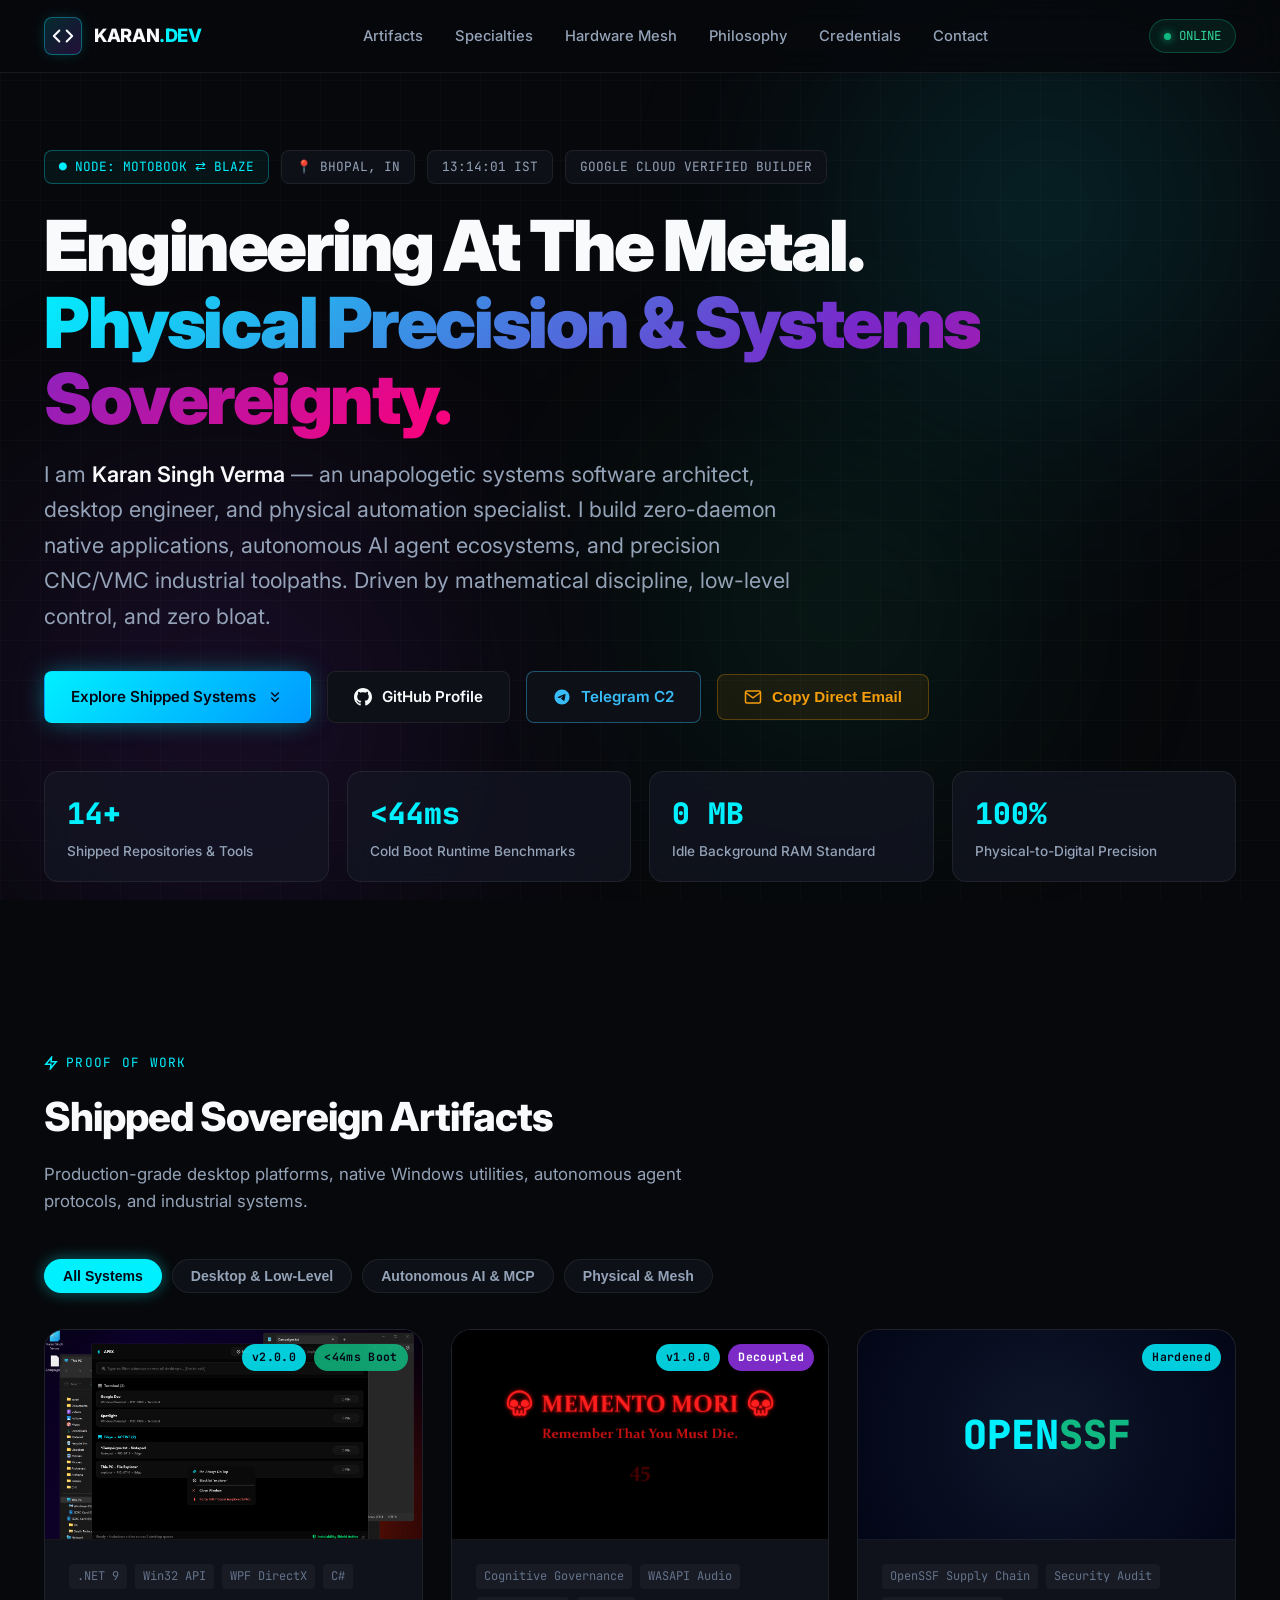
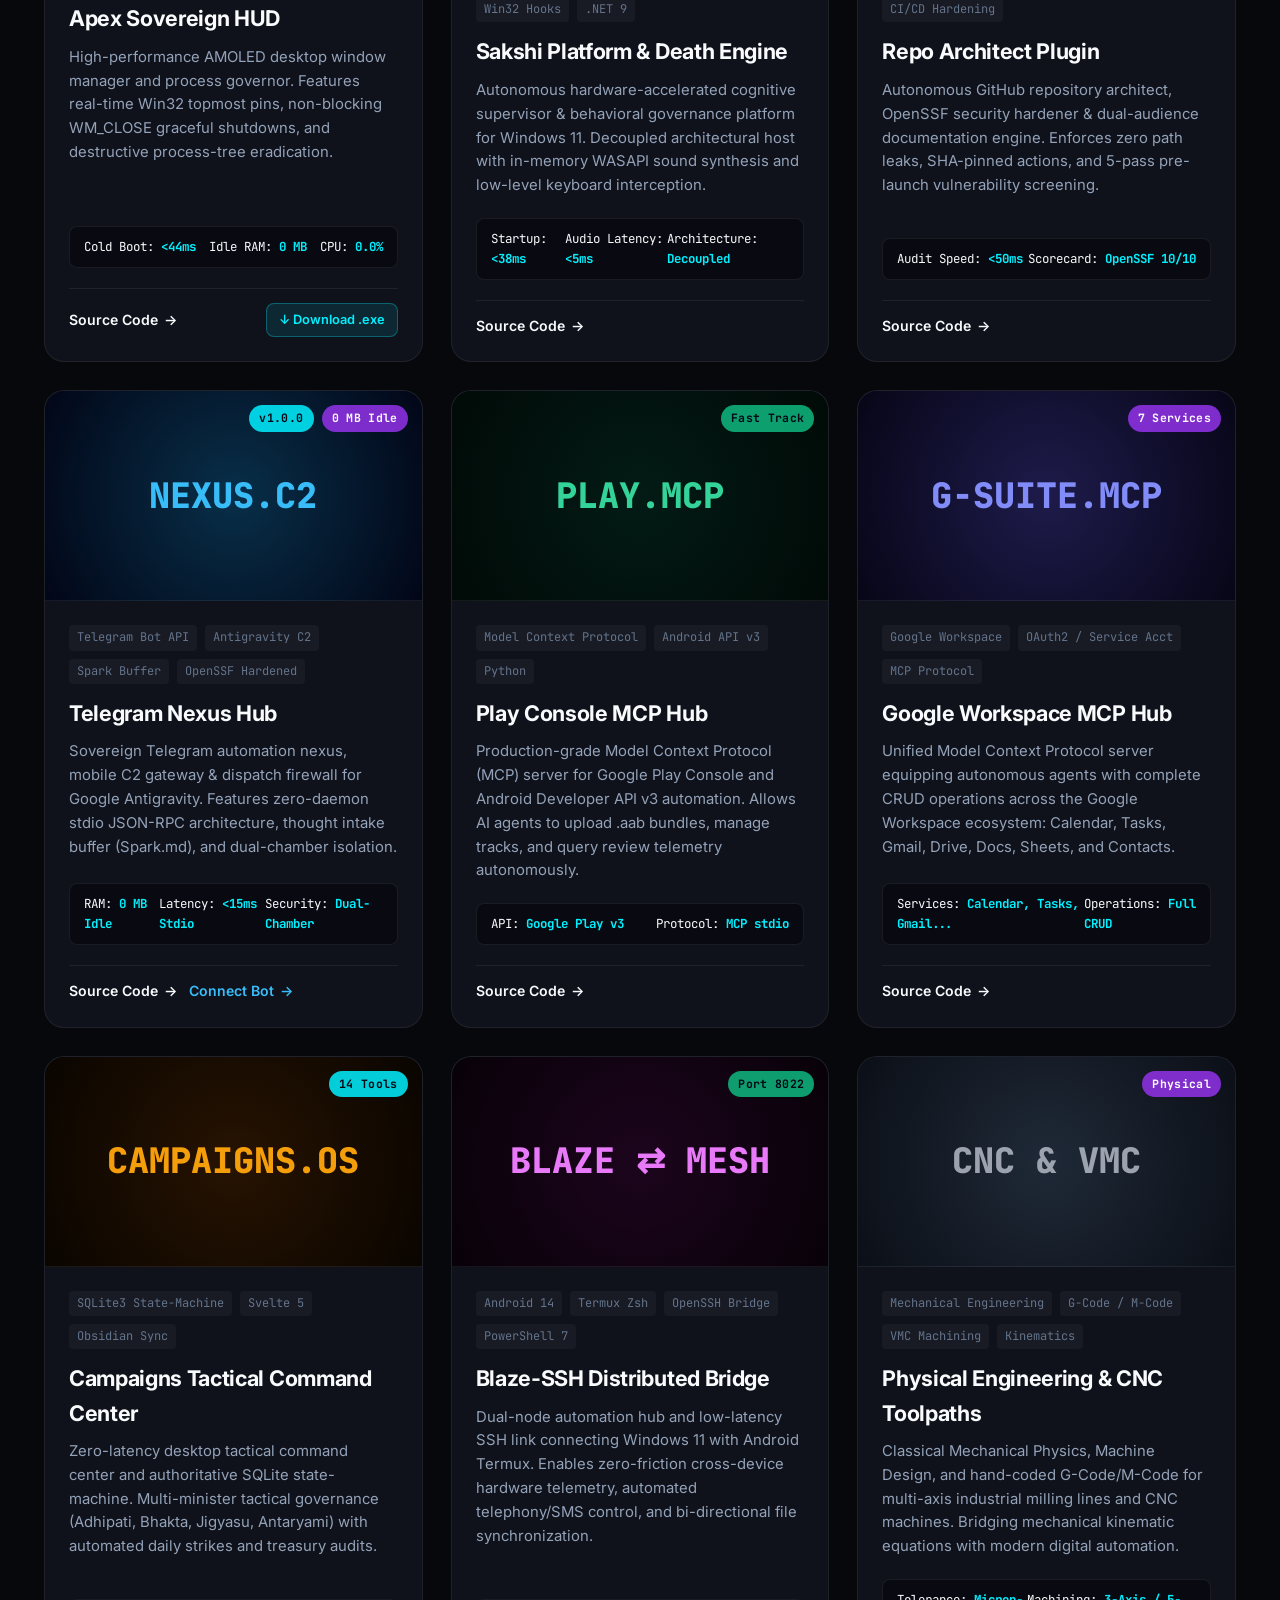
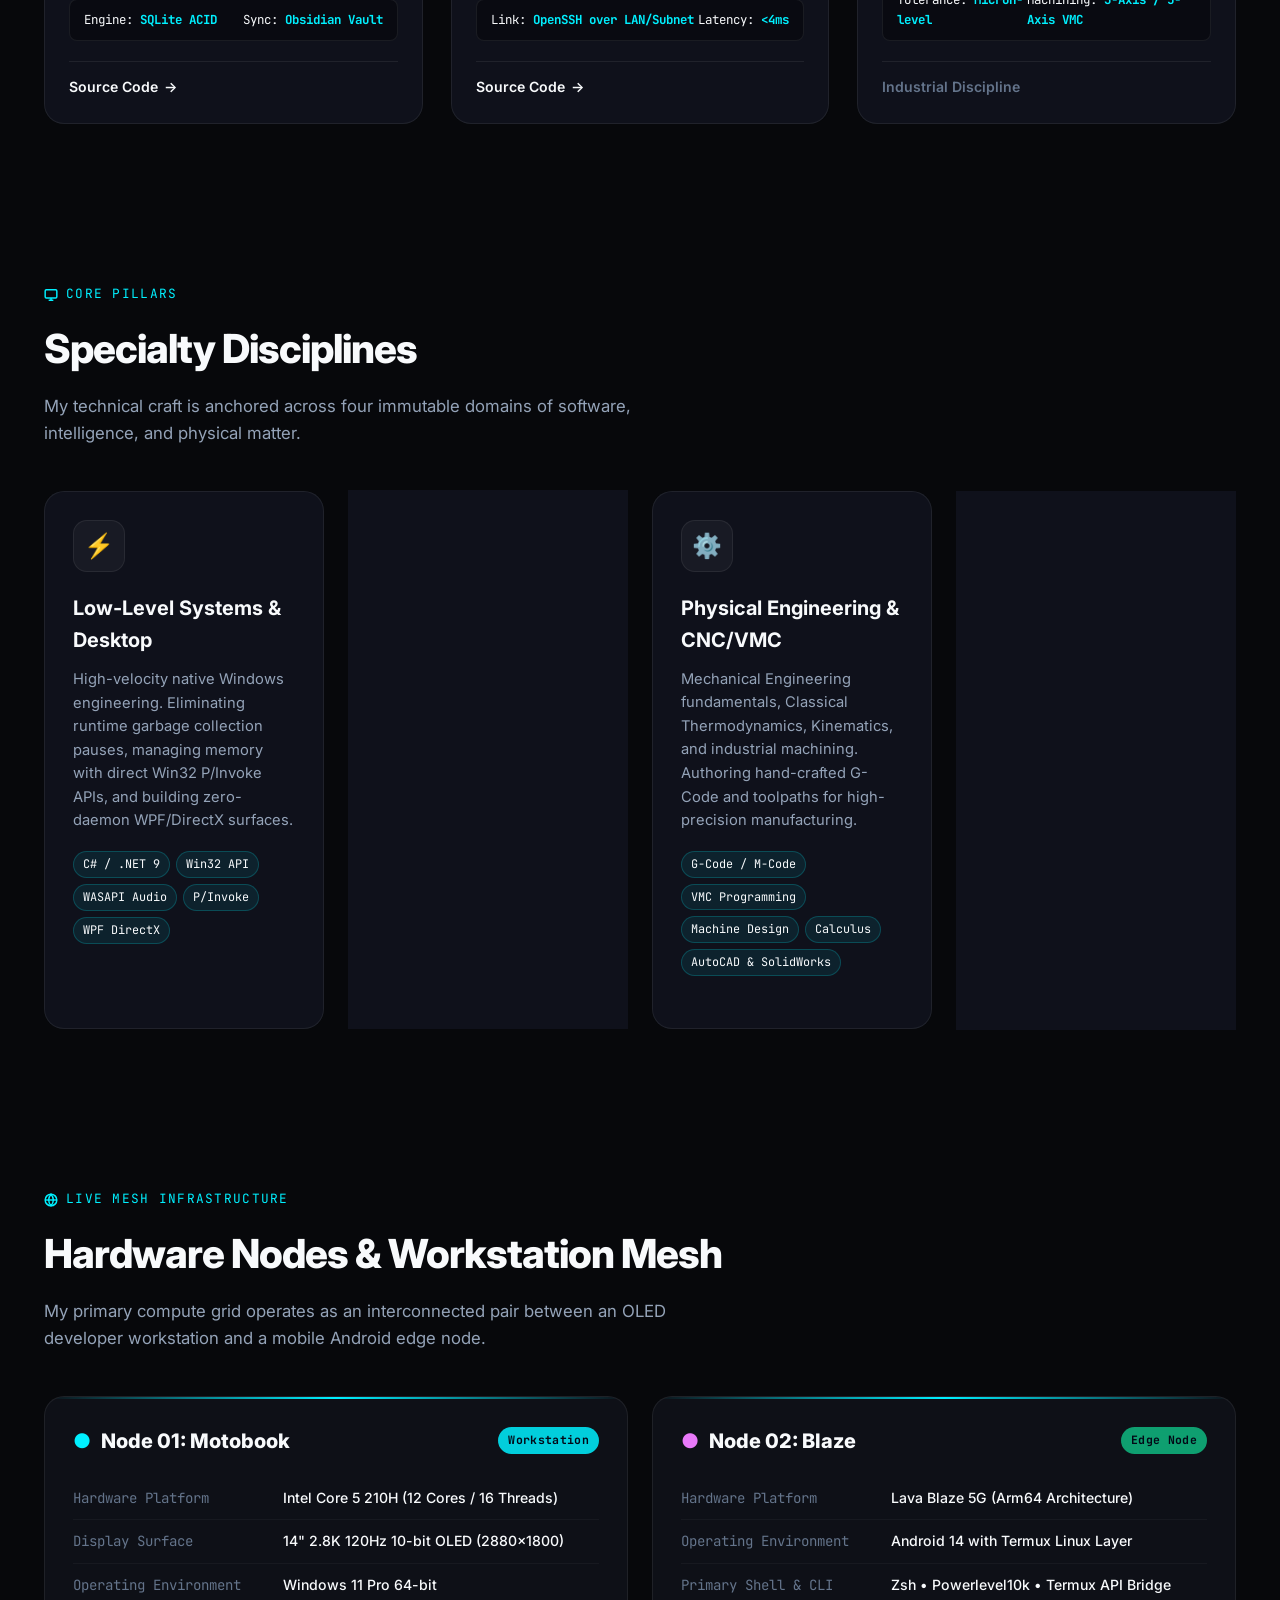
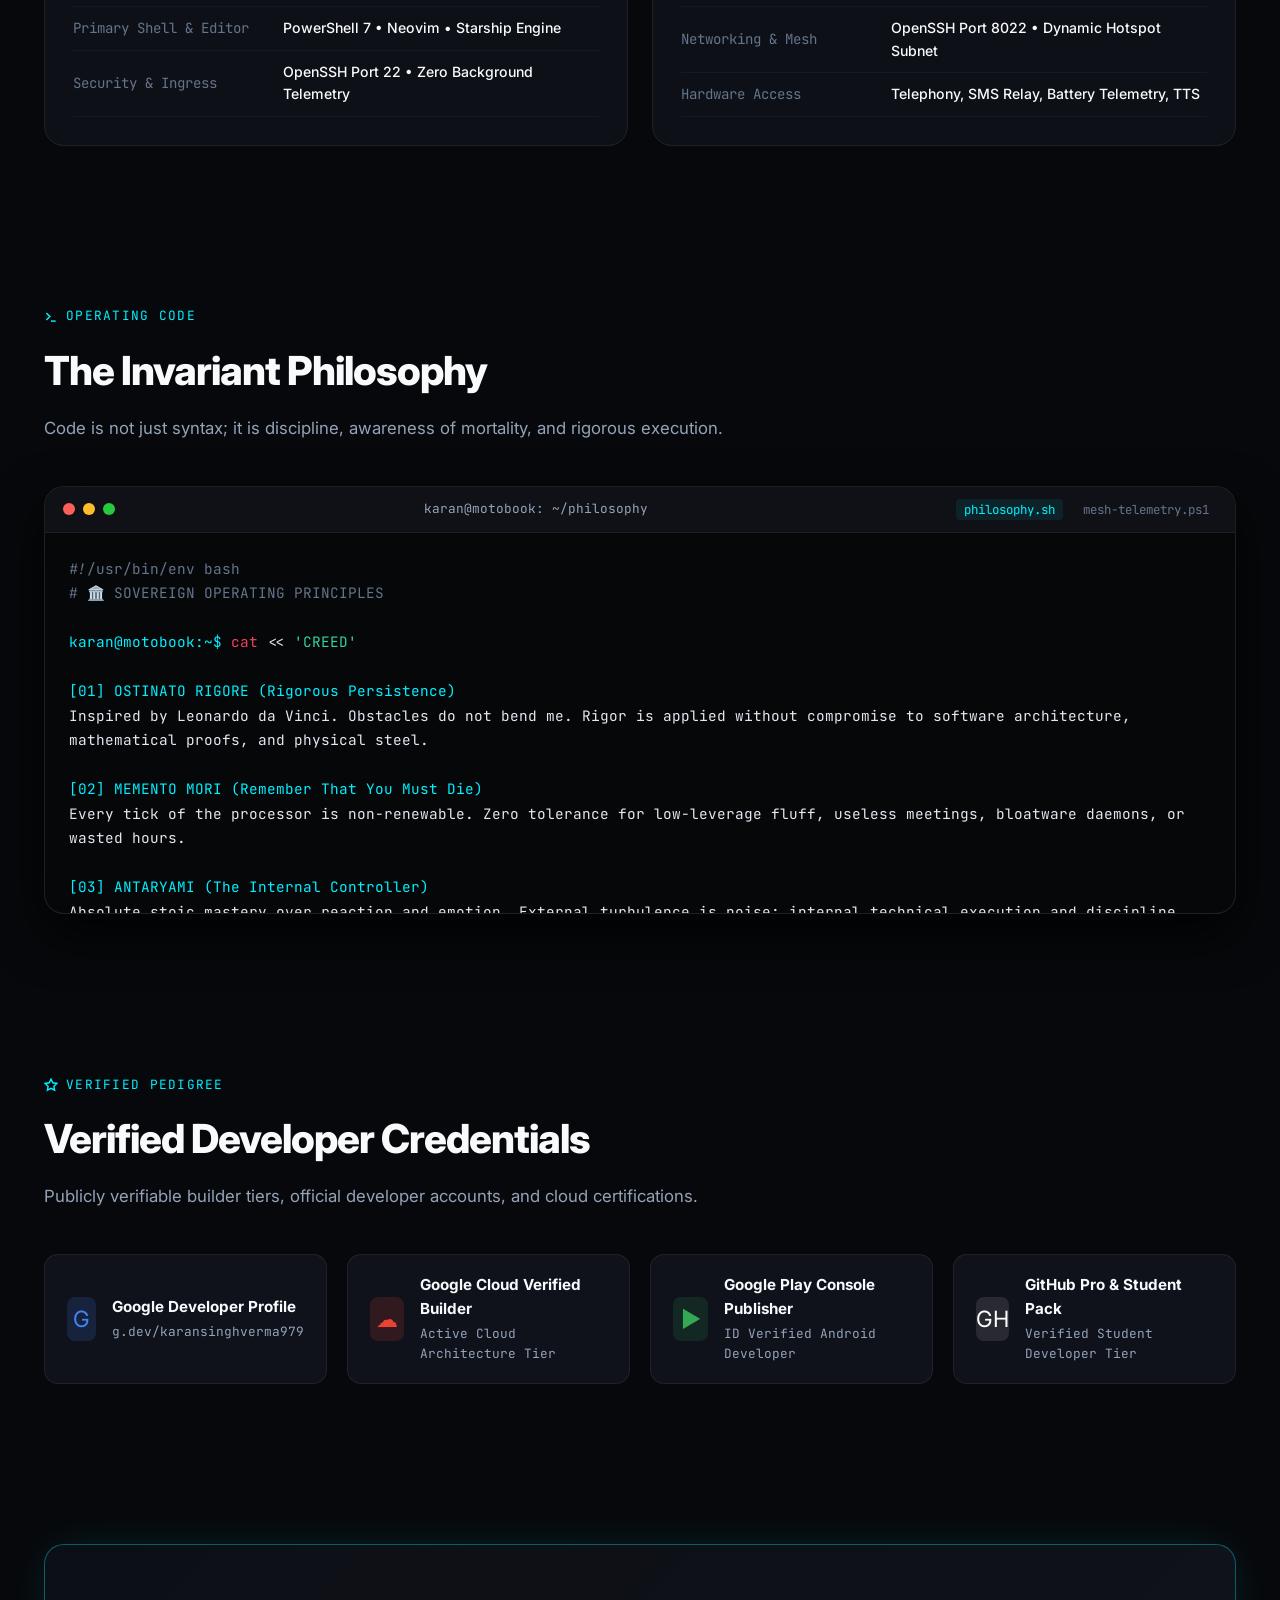
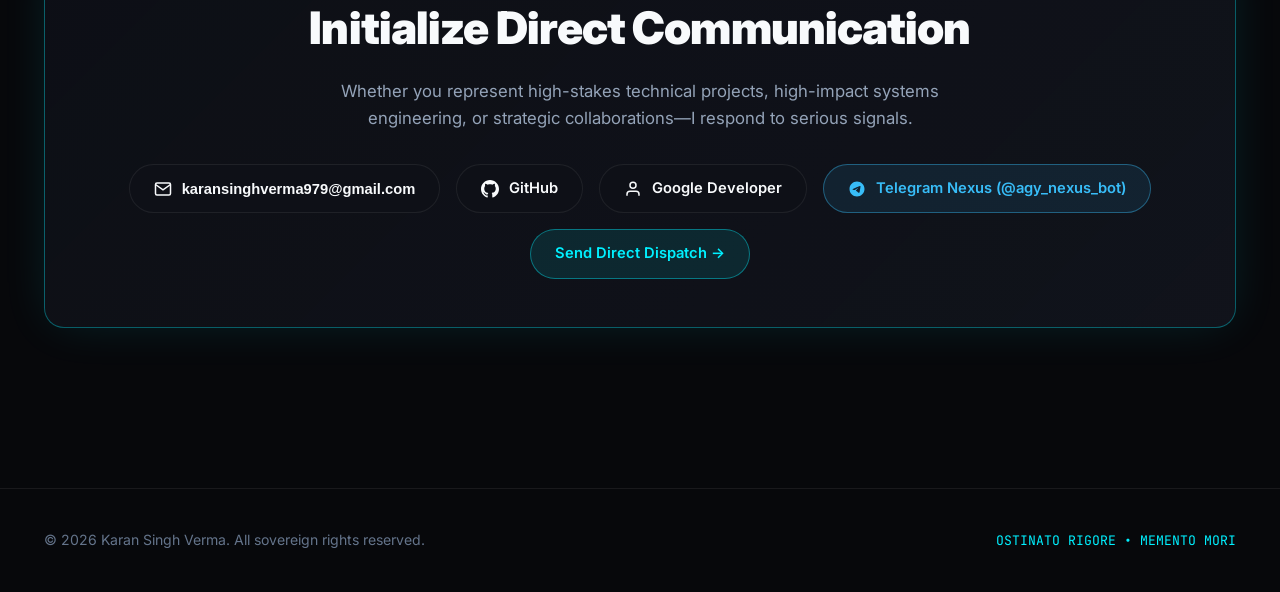
==== commit 6734dfda: "feat: add telegram nexus hub project card and live dispatch c2 button" ====
--- a/index.html
+++ b/index.html
@@ -111,6 +111,10 @@
             <svg width="18" height="18" viewBox="0 0 24 24" fill="currentColor"><path d="M12 0c-6.626 0-12 5.373-12 12 0 5.302 3.438 9.8 8.207 11.387.599.111.793-.261.793-.577v-2.234c-3.338.726-4.033-1.416-4.033-1.416-.546-1.387-1.333-1.756-1.333-1.756-1.089-.745.083-.729.083-.729 1.205.084 1.839 1.237 1.839 1.237 1.07 1.834 2.807 1.304 3.492.997.107-.775.418-1.305.762-1.604-2.665-.305-5.467-1.334-5.467-5.931 0-1.311.469-2.381 1.236-3.221-.124-.303-.535-1.524.117-3.176 0 0 1.008-.322 3.301 1.23.957-.266 1.983-.399 3.003-.404 1.02.005 2.047.138 3.006.404 2.291-1.552 3.297-1.23 3.297-1.23.653 1.653.242 2.874.118 3.176.77.84 1.235 1.911 1.235 3.221 0 4.609-2.807 5.624-5.479 5.921.43.372.823 1.102.823 2.222v3.293c0 .319.192.694.801.576 4.765-1.589 8.199-6.086 8.199-11.386 0-6.627-5.373-12-12-12z"/></svg>
             <span>GitHub Profile</span>
           </a>
+          <a href="https://t.me/agy_nexus_bot" target="_blank" rel="noopener" class="btn btn-glass" style="border-color: rgba(56, 189, 248, 0.4); color: #38BDF8;">
+            <svg width="18" height="18" viewBox="0 0 24 24" fill="currentColor"><path d="M12 2C6.48 2 2 6.48 2 12s4.48 10 10 10 10-4.48 10-10S17.52 2 12 2zm4.64 6.8c-.15 1.58-.8 5.42-1.13 7.19-.14.75-.42 1-.68 1.03-.58.05-1.02-.38-1.58-.75-.88-.58-1.38-.94-2.23-1.5-.99-.65-.35-1.01.22-1.59.15-.15 2.71-2.48 2.76-2.69a.2.2 0 00-.05-.18c-.06-.05-.14-.03-.21-.02-.09.02-1.49.95-4.22 2.79-.4.27-.76.41-1.08.4-.36-.01-1.04-.2-1.55-.37-.63-.2-1.12-.31-1.08-.66.02-.18.27-.36.74-.55 2.92-1.27 4.86-2.11 5.83-2.51 2.78-1.16 3.35-1.36 3.73-1.36.08 0 .27.02.39.12.1.08.13.19.14.27-.01.06.01.24 0 .37z"/></svg>
+            <span>Telegram C2</span>
+          </a>
           <button class="btn btn-outline-amber" data-copy="karansinghverma979@gmail.com">
             <svg width="18" height="18" viewBox="0 0 24 24" fill="none" stroke="currentColor" stroke-width="2"><path d="M4 4h16c1.1 0 2 .9 2 2v12c0 1.1-.9 2-2 2H4c-1.1 0-2-.9-2-2V6c0-1.1.9-2 2-2z"/><polyline points="22,6 12,13 2,6"/></svg>
             <span>Copy Direct Email</span>
@@ -258,6 +262,42 @@
               <div class="project-actions">
                 <a href="https://github.com/karansinghverma979/antigravity-repo-architect-plugin" target="_blank" rel="noopener" class="card-link">
                   <span>Source Code</span> →
+                </a>
+              </div>
+            </div>
+          </article>
+
+          <!-- Card: Telegram Nexus Hub -->
+          <article class="project-card" data-category="ai-mcp systems">
+            <div class="project-thumb-wrapper" style="background: radial-gradient(circle, #082F49, #020617); display: flex; align-items: center; justify-content: center;">
+              <div style="font-family: var(--font-mono); color: #38BDF8; font-size: 2.2rem; font-weight: 800;">NEXUS.C2</div>
+              <div class="project-badge-overlay">
+                <span class="badge-pill release">v1.0.0</span>
+                <span class="badge-pill arch">0 MB Idle</span>
+              </div>
+            </div>
+            <div class="project-content">
+              <div class="project-tags">
+                <span class="tag-item">Telegram Bot API</span>
+                <span class="tag-item">Antigravity C2</span>
+                <span class="tag-item">Spark Buffer</span>
+                <span class="tag-item">OpenSSF Hardened</span>
+              </div>
+              <h3 class="project-title">Telegram Nexus Hub</h3>
+              <p class="project-desc">
+                Sovereign Telegram automation nexus, mobile C2 gateway &amp; dispatch firewall for Google Antigravity. Features zero-daemon stdio JSON-RPC architecture, thought intake buffer (Spark.md), and dual-chamber isolation.
+              </p>
+              <div class="benchmark-strip">
+                <div class="benchmark-item">RAM: <strong>0 MB Idle</strong></div>
+                <div class="benchmark-item">Latency: <strong>&lt;15ms Stdio</strong></div>
+                <div class="benchmark-item">Security: <strong>Dual-Chamber</strong></div>
+              </div>
+              <div class="project-actions">
+                <a href="https://github.com/karansinghverma979/antigravity-telegram-nexus-plugin" target="_blank" rel="noopener" class="card-link">
+                  <span>Source Code</span> →
+                </a>
+                <a href="https://t.me/agy_nexus_bot" target="_blank" rel="noopener" class="card-link" style="color: #38BDF8;">
+                  <span>Connect Bot</span> →
                 </a>
               </div>
             </div>
@@ -729,6 +769,11 @@
               <span>Google Developer</span>
             </a>
 
+            <a href="https://t.me/agy_nexus_bot" target="_blank" rel="noopener" class="contact-pill-btn" style="background: rgba(56, 189, 248, 0.1); border-color: rgba(56, 189, 248, 0.4); color: #38BDF8;">
+              <svg width="18" height="18" viewBox="0 0 24 24" fill="currentColor"><path d="M12 2C6.48 2 2 6.48 2 12s4.48 10 10 10 10-4.48 10-10S17.52 2 12 2zm4.64 6.8c-.15 1.58-.8 5.42-1.13 7.19-.14.75-.42 1-.68 1.03-.58.05-1.02-.38-1.58-.75-.88-.58-1.38-.94-2.23-1.5-.99-.65-.35-1.01.22-1.59.15-.15 2.71-2.48 2.76-2.69a.2.2 0 00-.05-.18c-.06-.05-.14-.03-.21-.02-.09.02-1.49.95-4.22 2.79-.4.27-.76.41-1.08.4-.36-.01-1.04-.2-1.55-.37-.63-.2-1.12-.31-1.08-.66.02-.18.27-.36.74-.55 2.92-1.27 4.86-2.11 5.83-2.51 2.78-1.16 3.35-1.36 3.73-1.36.08 0 .27.02.39.12.1.08.13.19.14.27-.01.06.01.24 0 .37z"/></svg>
+              <span>Telegram Nexus (@agy_nexus_bot)</span>
+            </a>
+
             <a href="mailto:karansinghverma979@gmail.com?subject=Strategic%20Collaboration%20Inquiry" class="contact-pill-btn" style="background: rgba(0, 240, 255, 0.1); border-color: rgba(0, 240, 255, 0.4); color: var(--accent-cyan);">
               <span>Send Direct Dispatch →</span>
             </a>
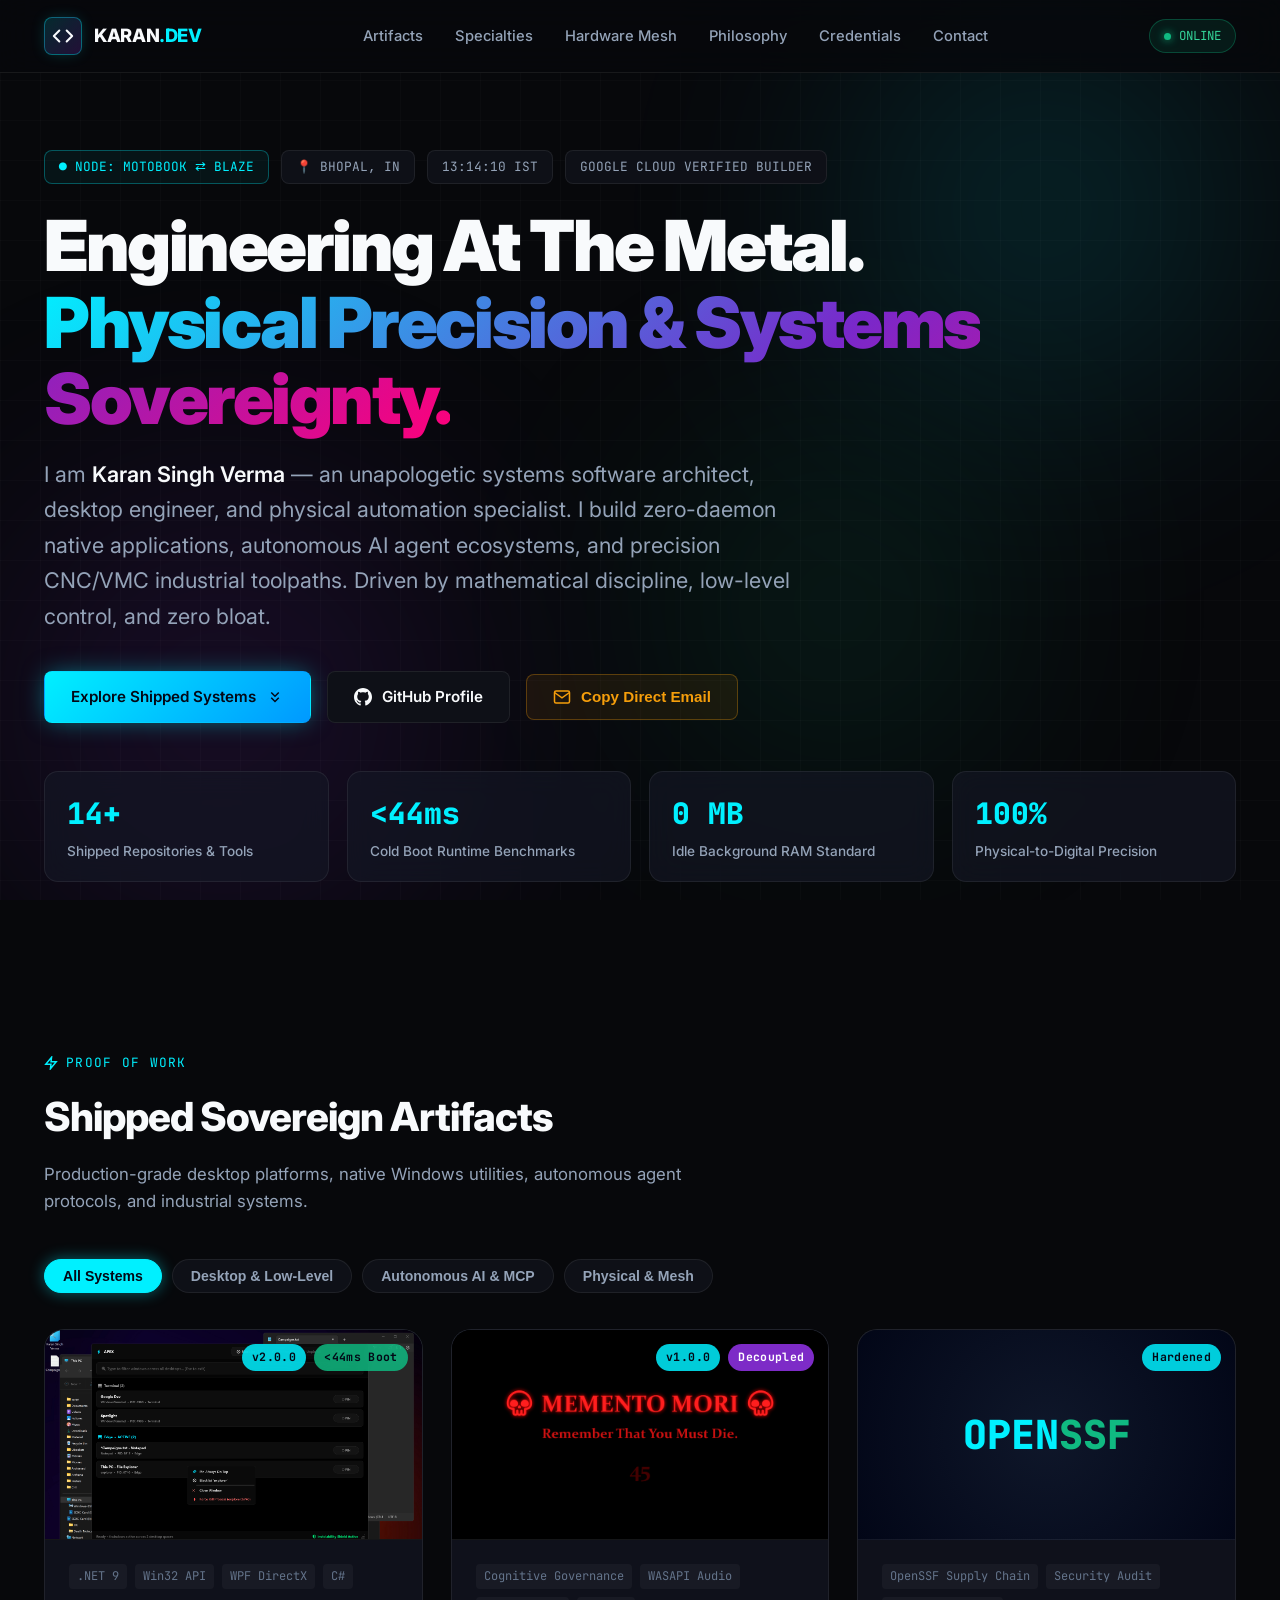
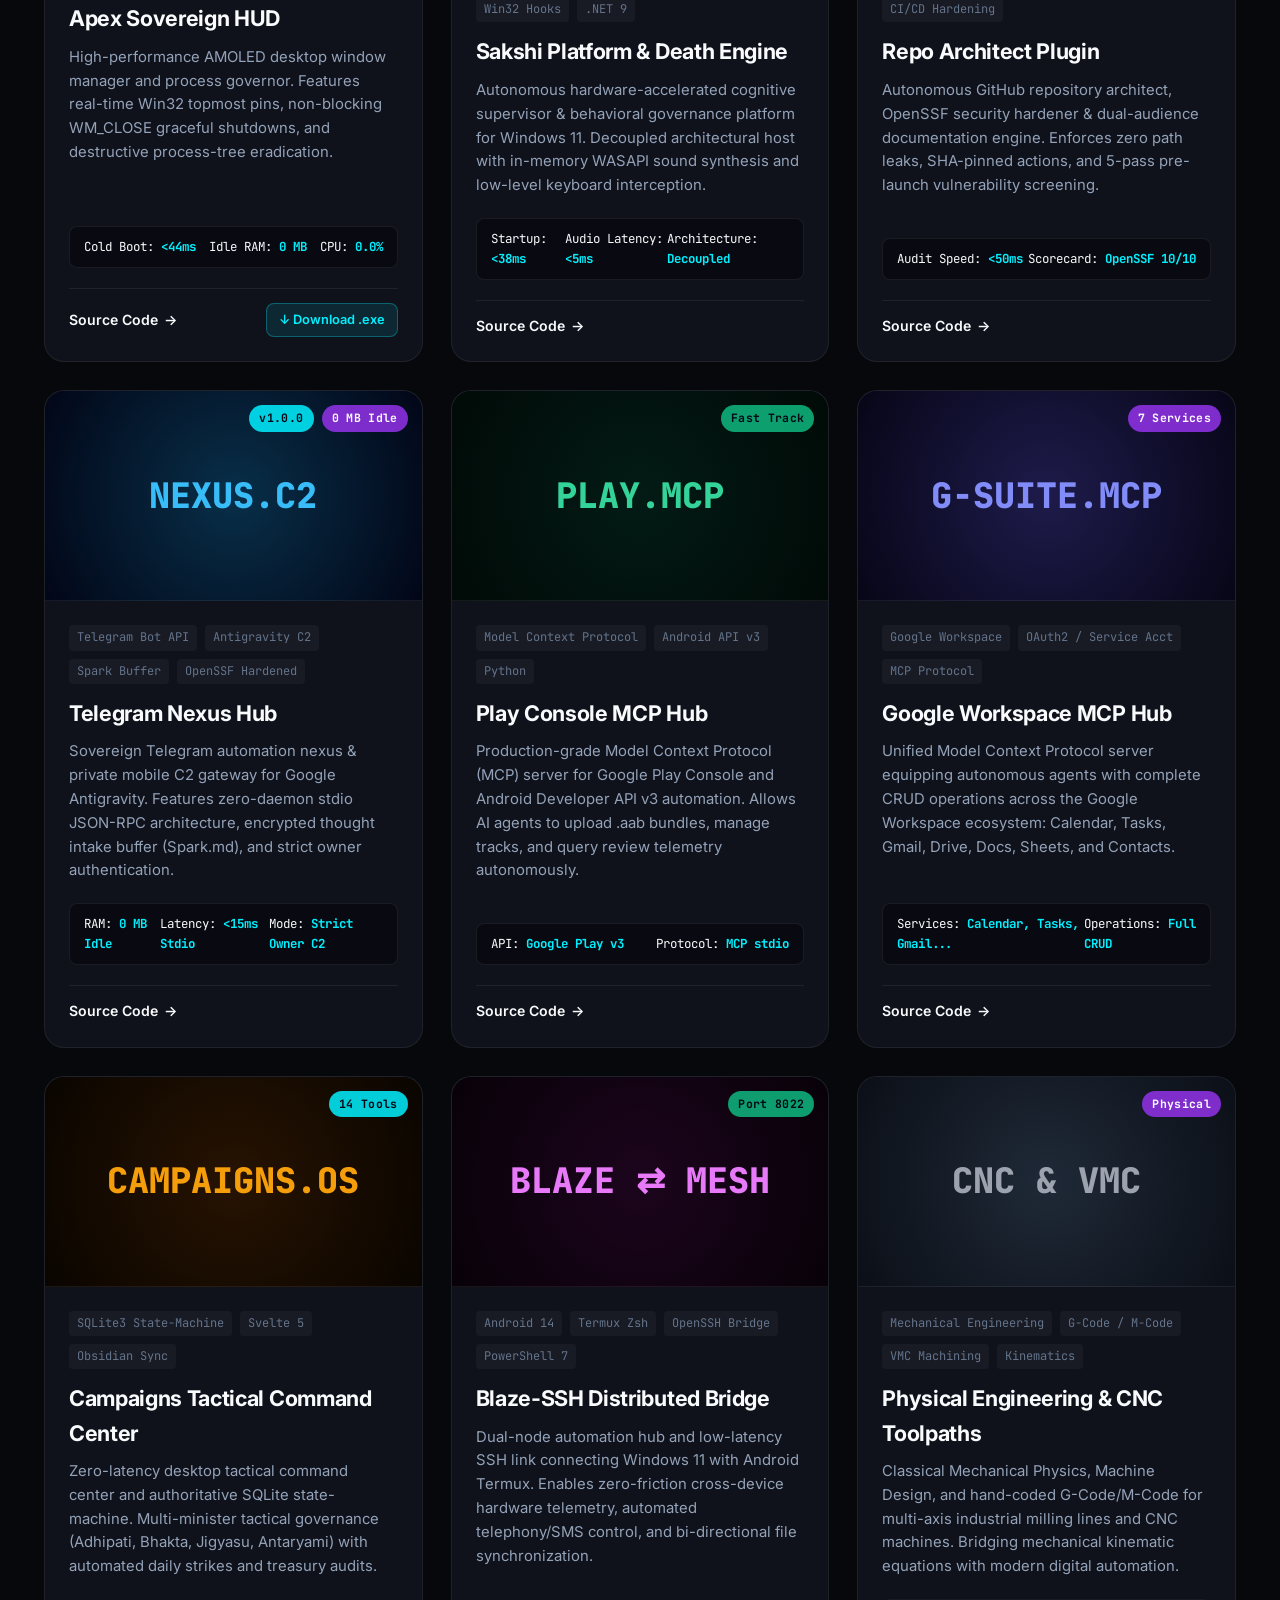
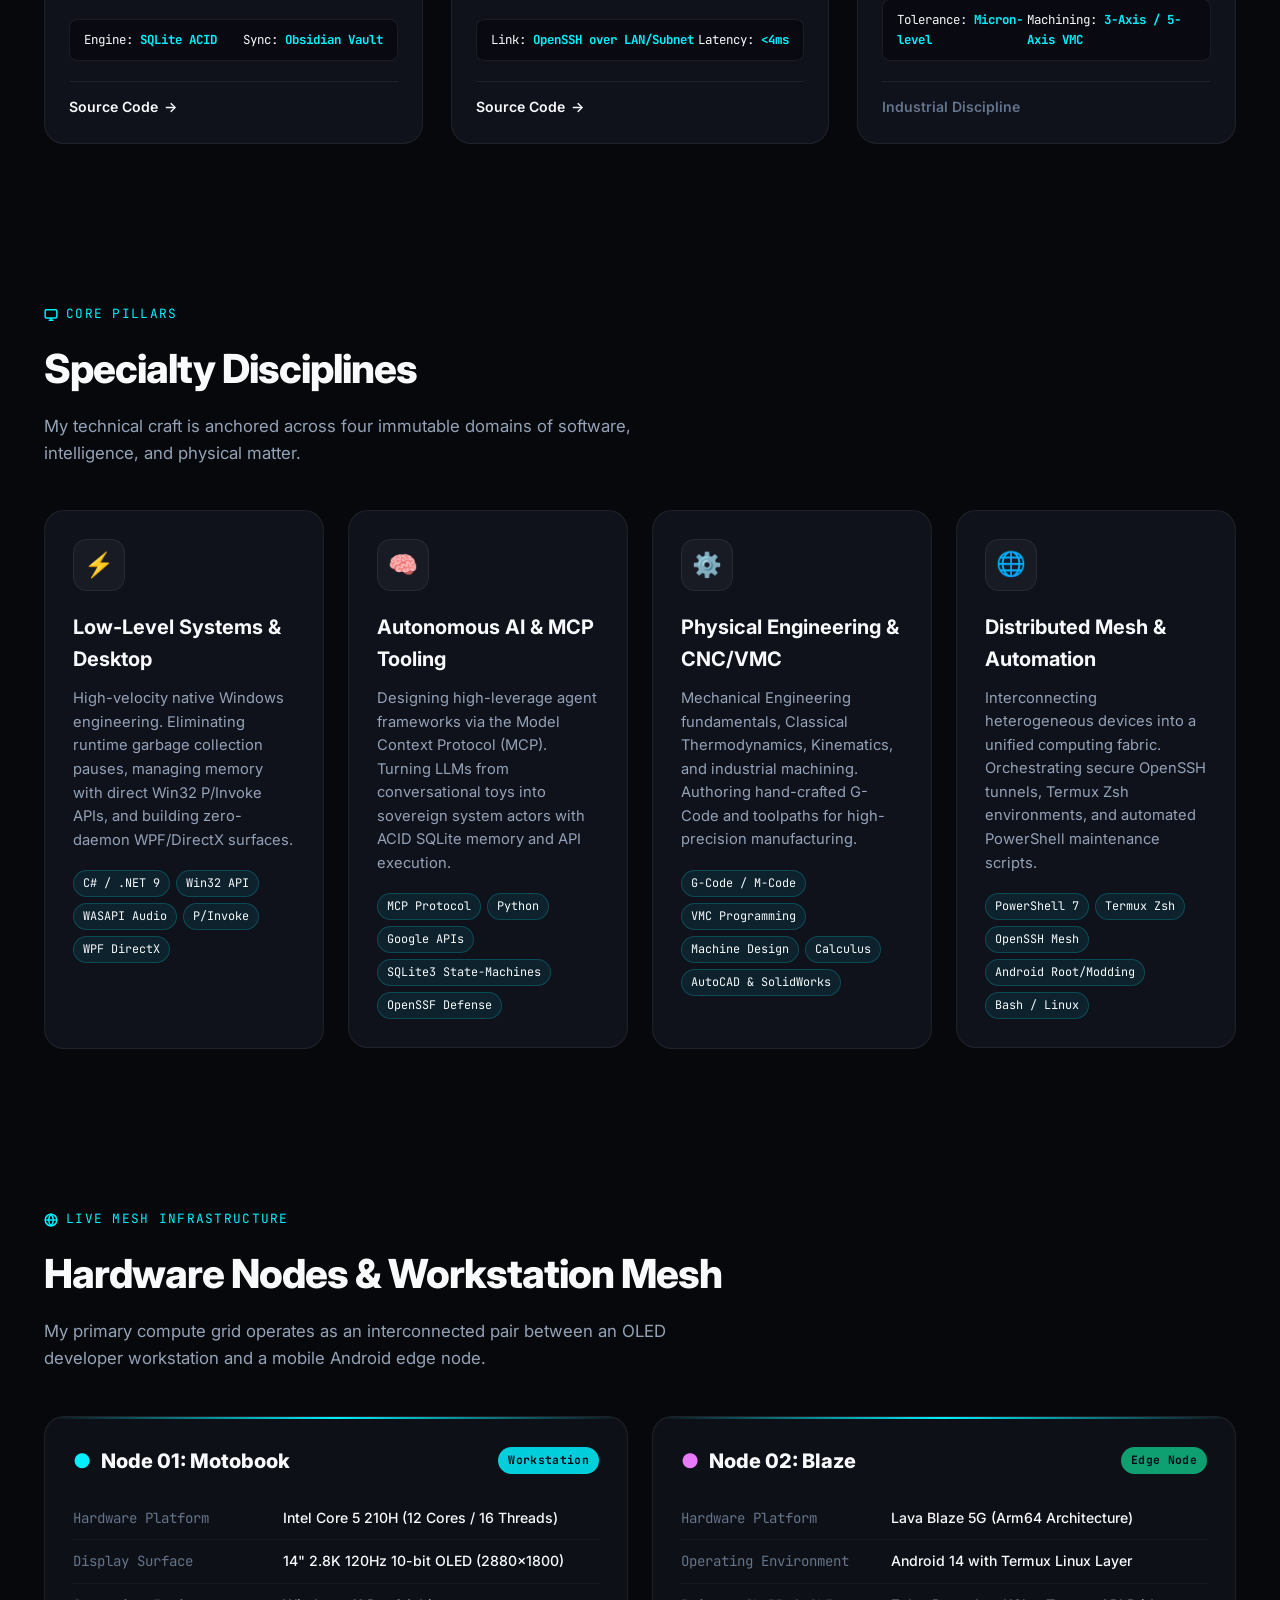
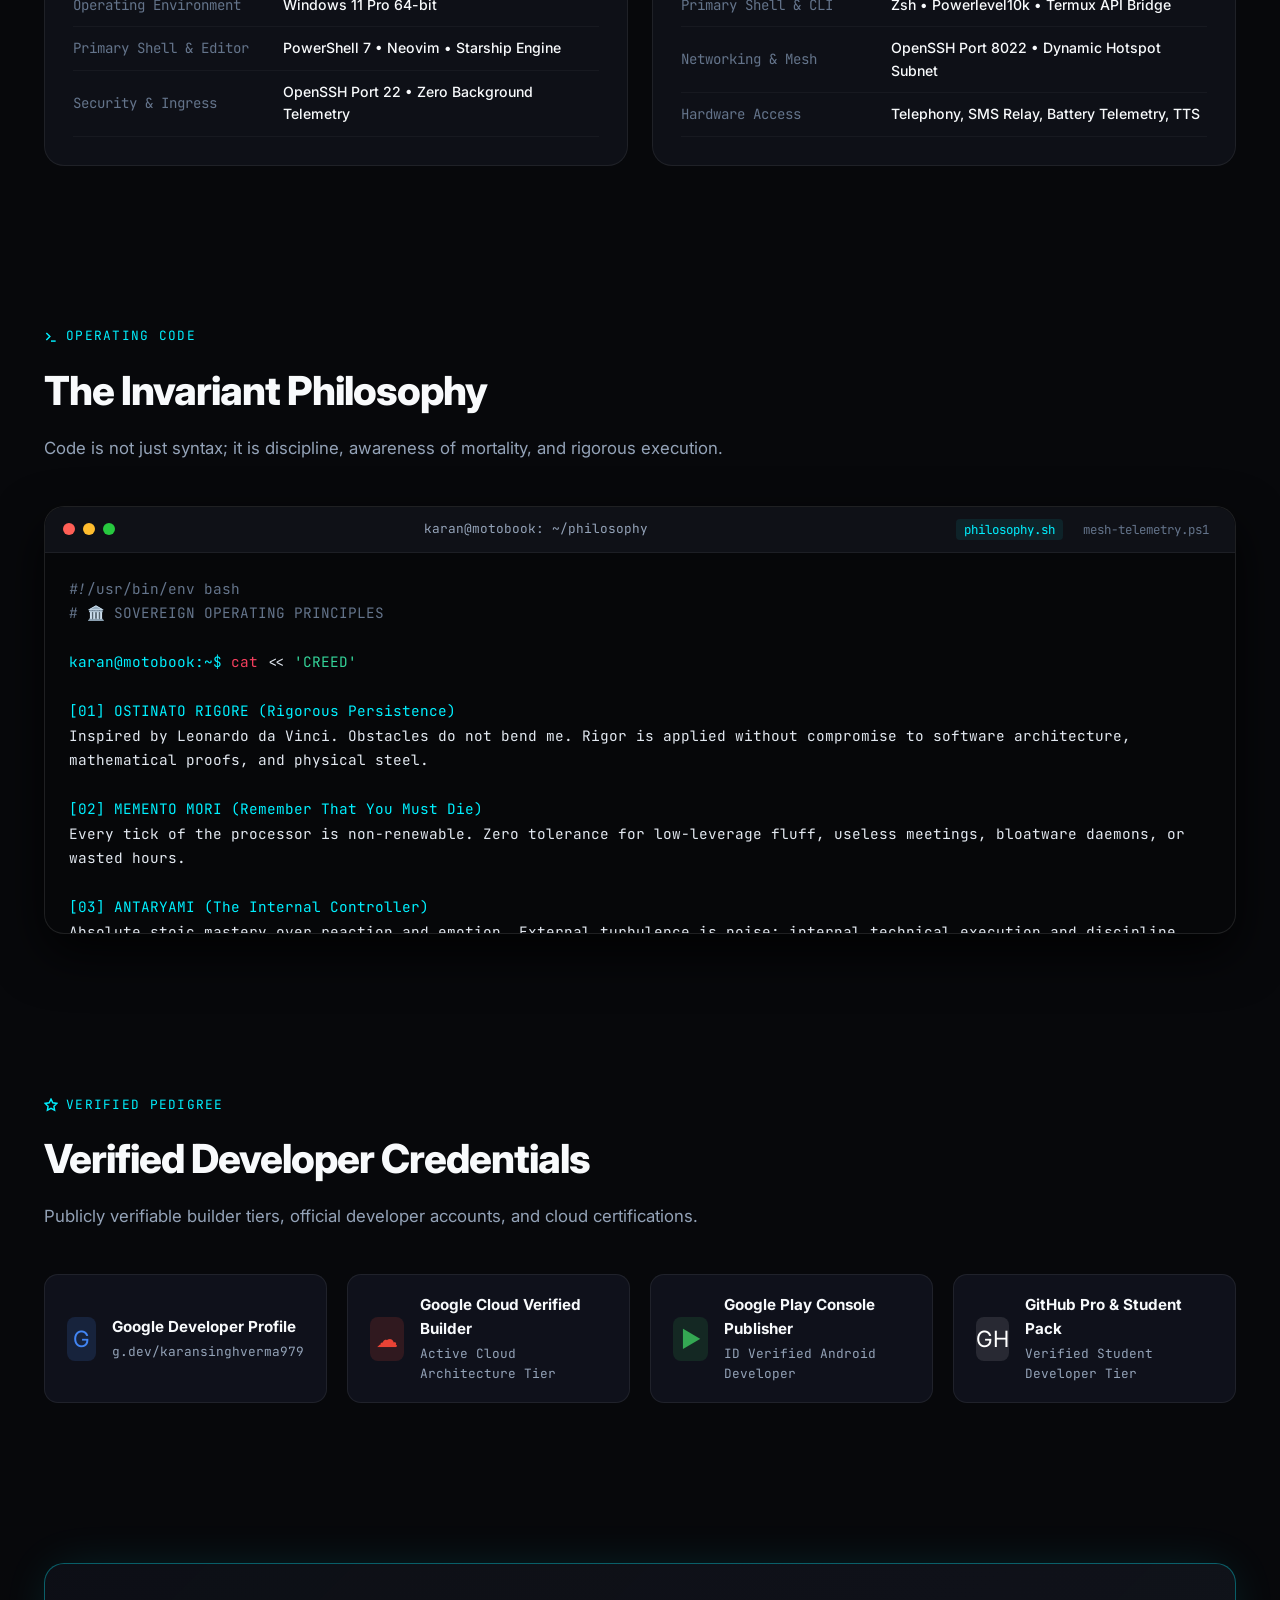
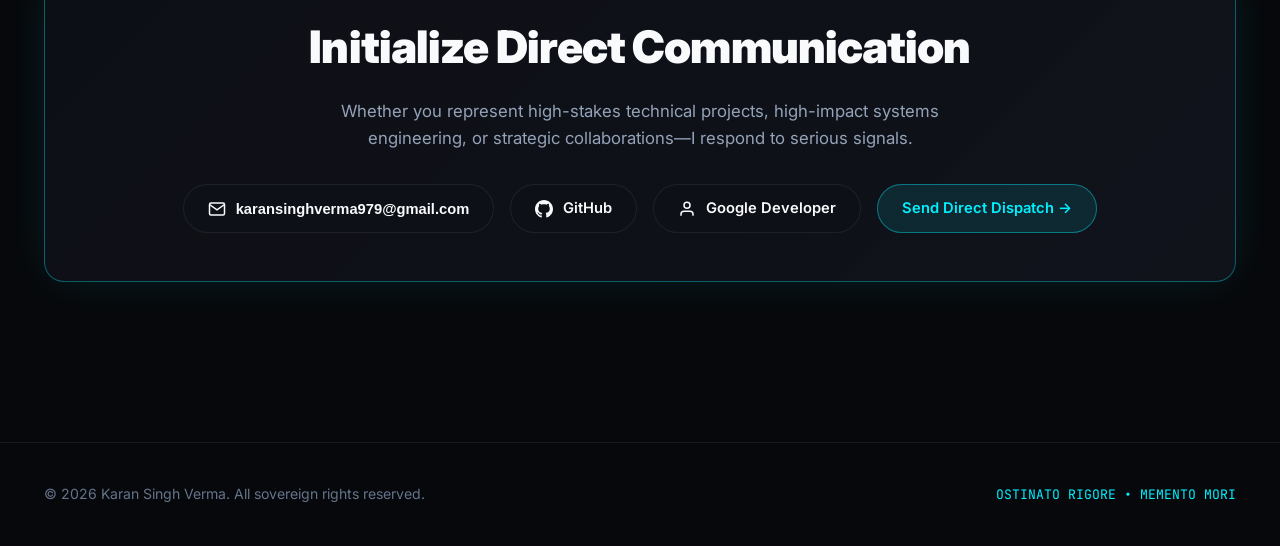
==== commit a2365d61: "refactor: strip public telegram links to enforce private owner C2 isolation" ====
--- a/index.html
+++ b/index.html
@@ -111,10 +111,6 @@
             <svg width="18" height="18" viewBox="0 0 24 24" fill="currentColor"><path d="M12 0c-6.626 0-12 5.373-12 12 0 5.302 3.438 9.8 8.207 11.387.599.111.793-.261.793-.577v-2.234c-3.338.726-4.033-1.416-4.033-1.416-.546-1.387-1.333-1.756-1.333-1.756-1.089-.745.083-.729.083-.729 1.205.084 1.839 1.237 1.839 1.237 1.07 1.834 2.807 1.304 3.492.997.107-.775.418-1.305.762-1.604-2.665-.305-5.467-1.334-5.467-5.931 0-1.311.469-2.381 1.236-3.221-.124-.303-.535-1.524.117-3.176 0 0 1.008-.322 3.301 1.23.957-.266 1.983-.399 3.003-.404 1.02.005 2.047.138 3.006.404 2.291-1.552 3.297-1.23 3.297-1.23.653 1.653.242 2.874.118 3.176.77.84 1.235 1.911 1.235 3.221 0 4.609-2.807 5.624-5.479 5.921.43.372.823 1.102.823 2.222v3.293c0 .319.192.694.801.576 4.765-1.589 8.199-6.086 8.199-11.386 0-6.627-5.373-12-12-12z"/></svg>
             <span>GitHub Profile</span>
           </a>
-          <a href="https://t.me/agy_nexus_bot" target="_blank" rel="noopener" class="btn btn-glass" style="border-color: rgba(56, 189, 248, 0.4); color: #38BDF8;">
-            <svg width="18" height="18" viewBox="0 0 24 24" fill="currentColor"><path d="M12 2C6.48 2 2 6.48 2 12s4.48 10 10 10 10-4.48 10-10S17.52 2 12 2zm4.64 6.8c-.15 1.58-.8 5.42-1.13 7.19-.14.75-.42 1-.68 1.03-.58.05-1.02-.38-1.58-.75-.88-.58-1.38-.94-2.23-1.5-.99-.65-.35-1.01.22-1.59.15-.15 2.71-2.48 2.76-2.69a.2.2 0 00-.05-.18c-.06-.05-.14-.03-.21-.02-.09.02-1.49.95-4.22 2.79-.4.27-.76.41-1.08.4-.36-.01-1.04-.2-1.55-.37-.63-.2-1.12-.31-1.08-.66.02-.18.27-.36.74-.55 2.92-1.27 4.86-2.11 5.83-2.51 2.78-1.16 3.35-1.36 3.73-1.36.08 0 .27.02.39.12.1.08.13.19.14.27-.01.06.01.24 0 .37z"/></svg>
-            <span>Telegram C2</span>
-          </a>
           <button class="btn btn-outline-amber" data-copy="karansinghverma979@gmail.com">
             <svg width="18" height="18" viewBox="0 0 24 24" fill="none" stroke="currentColor" stroke-width="2"><path d="M4 4h16c1.1 0 2 .9 2 2v12c0 1.1-.9 2-2 2H4c-1.1 0-2-.9-2-2V6c0-1.1.9-2 2-2z"/><polyline points="22,6 12,13 2,6"/></svg>
             <span>Copy Direct Email</span>
@@ -285,19 +281,16 @@
               </div>
               <h3 class="project-title">Telegram Nexus Hub</h3>
               <p class="project-desc">
-                Sovereign Telegram automation nexus, mobile C2 gateway &amp; dispatch firewall for Google Antigravity. Features zero-daemon stdio JSON-RPC architecture, thought intake buffer (Spark.md), and dual-chamber isolation.
+                Sovereign Telegram automation nexus &amp; private mobile C2 gateway for Google Antigravity. Features zero-daemon stdio JSON-RPC architecture, encrypted thought intake buffer (Spark.md), and strict owner authentication.
               </p>
               <div class="benchmark-strip">
                 <div class="benchmark-item">RAM: <strong>0 MB Idle</strong></div>
                 <div class="benchmark-item">Latency: <strong>&lt;15ms Stdio</strong></div>
-                <div class="benchmark-item">Security: <strong>Dual-Chamber</strong></div>
+                <div class="benchmark-item">Mode: <strong>Strict Owner C2</strong></div>
               </div>
               <div class="project-actions">
                 <a href="https://github.com/karansinghverma979/antigravity-telegram-nexus-plugin" target="_blank" rel="noopener" class="card-link">
                   <span>Source Code</span> →
-                </a>
-                <a href="https://t.me/agy_nexus_bot" target="_blank" rel="noopener" class="card-link" style="color: #38BDF8;">
-                  <span>Connect Bot</span> →
                 </a>
               </div>
             </div>
@@ -769,11 +762,6 @@
               <span>Google Developer</span>
             </a>
 
-            <a href="https://t.me/agy_nexus_bot" target="_blank" rel="noopener" class="contact-pill-btn" style="background: rgba(56, 189, 248, 0.1); border-color: rgba(56, 189, 248, 0.4); color: #38BDF8;">
-              <svg width="18" height="18" viewBox="0 0 24 24" fill="currentColor"><path d="M12 2C6.48 2 2 6.48 2 12s4.48 10 10 10 10-4.48 10-10S17.52 2 12 2zm4.64 6.8c-.15 1.58-.8 5.42-1.13 7.19-.14.75-.42 1-.68 1.03-.58.05-1.02-.38-1.58-.75-.88-.58-1.38-.94-2.23-1.5-.99-.65-.35-1.01.22-1.59.15-.15 2.71-2.48 2.76-2.69a.2.2 0 00-.05-.18c-.06-.05-.14-.03-.21-.02-.09.02-1.49.95-4.22 2.79-.4.27-.76.41-1.08.4-.36-.01-1.04-.2-1.55-.37-.63-.2-1.12-.31-1.08-.66.02-.18.27-.36.74-.55 2.92-1.27 4.86-2.11 5.83-2.51 2.78-1.16 3.35-1.36 3.73-1.36.08 0 .27.02.39.12.1.08.13.19.14.27-.01.06.01.24 0 .37z"/></svg>
-              <span>Telegram Nexus (@agy_nexus_bot)</span>
-            </a>
-
             <a href="mailto:karansinghverma979@gmail.com?subject=Strategic%20Collaboration%20Inquiry" class="contact-pill-btn" style="background: rgba(0, 240, 255, 0.1); border-color: rgba(0, 240, 255, 0.4); color: var(--accent-cyan);">
               <span>Send Direct Dispatch →</span>
             </a>
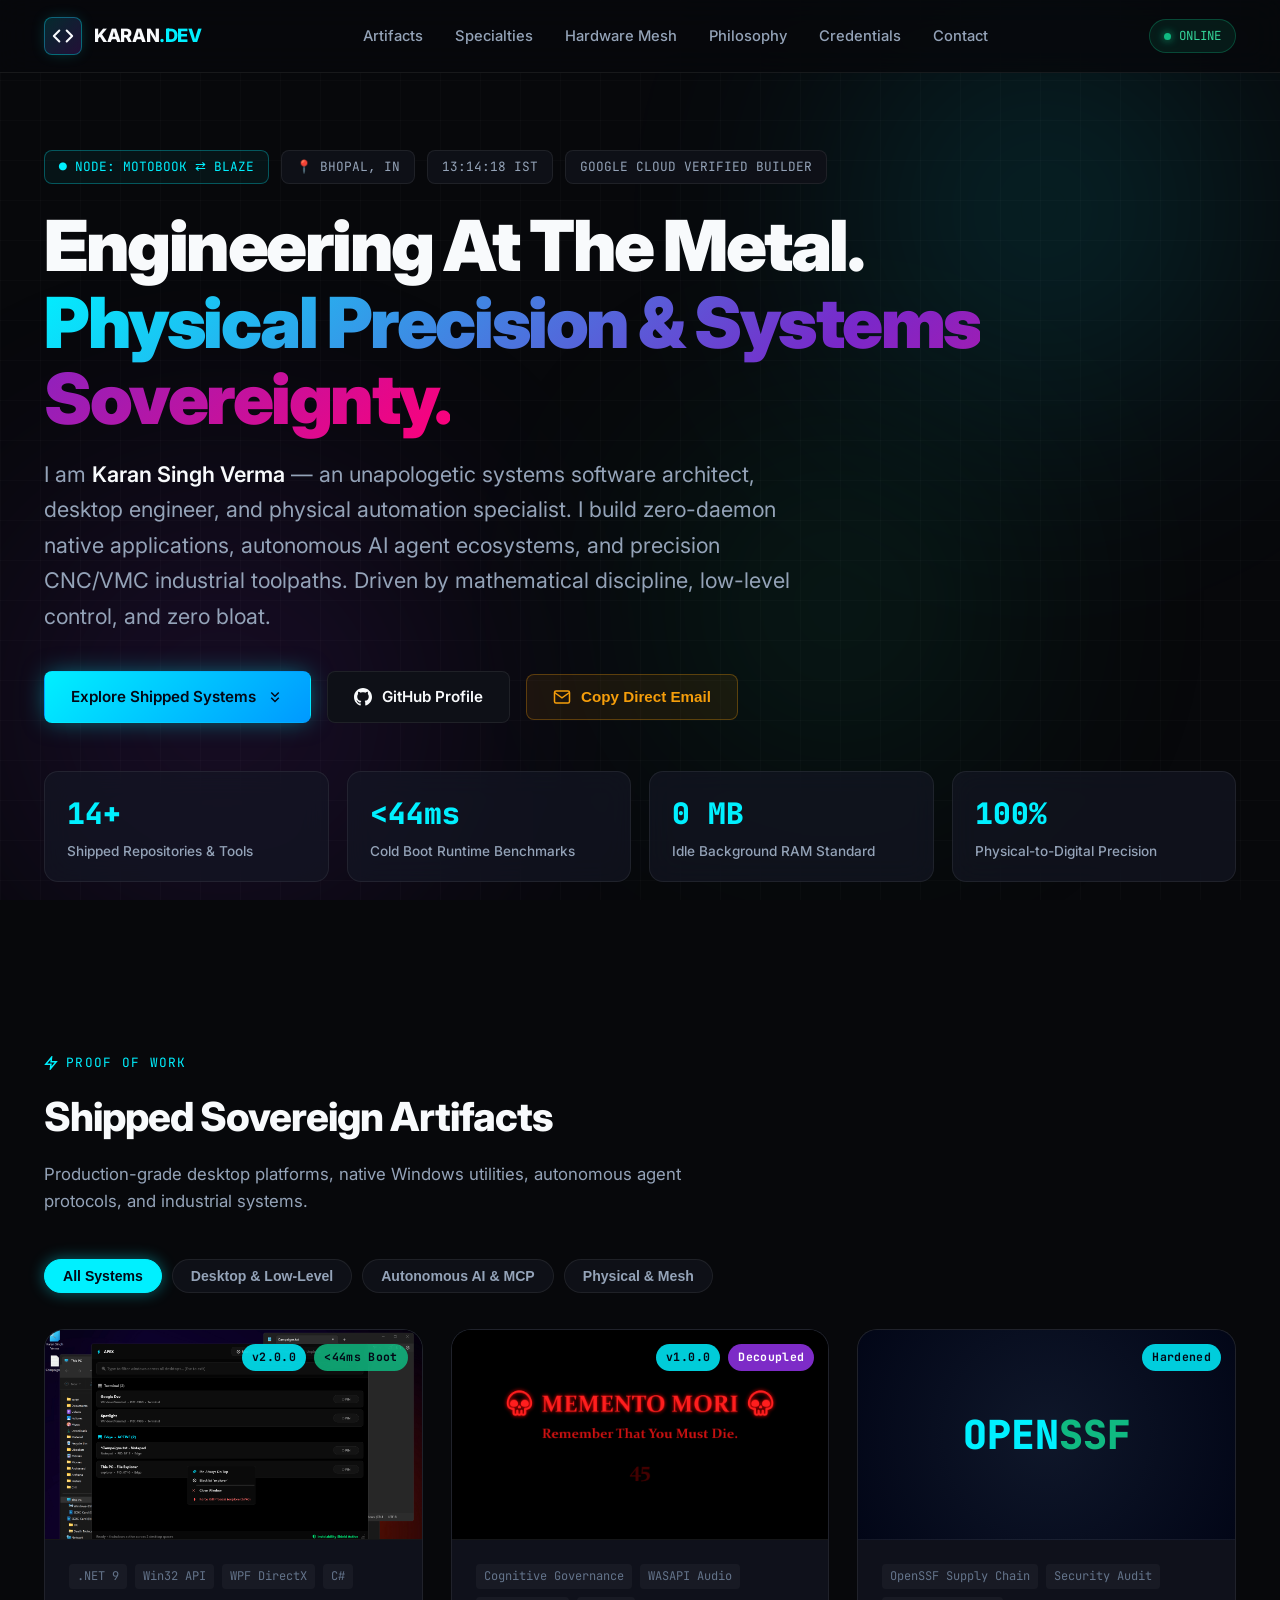
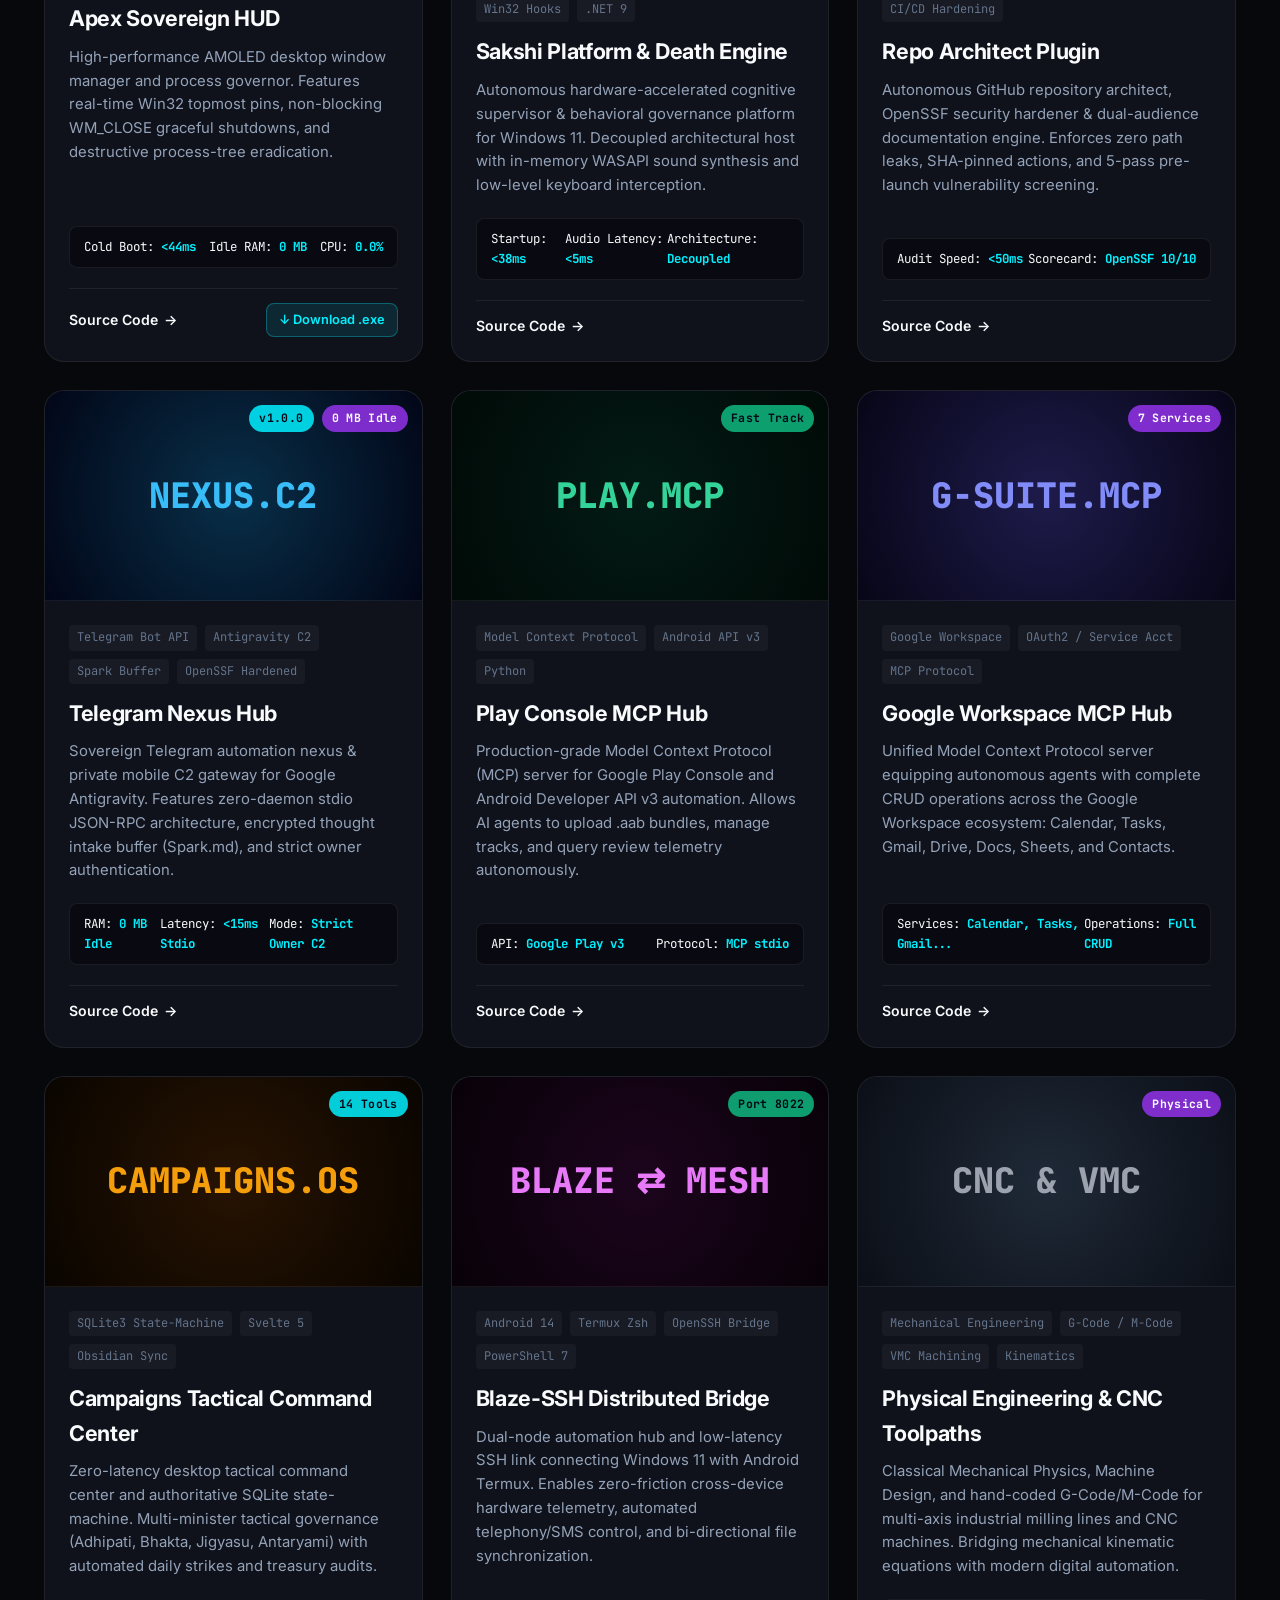
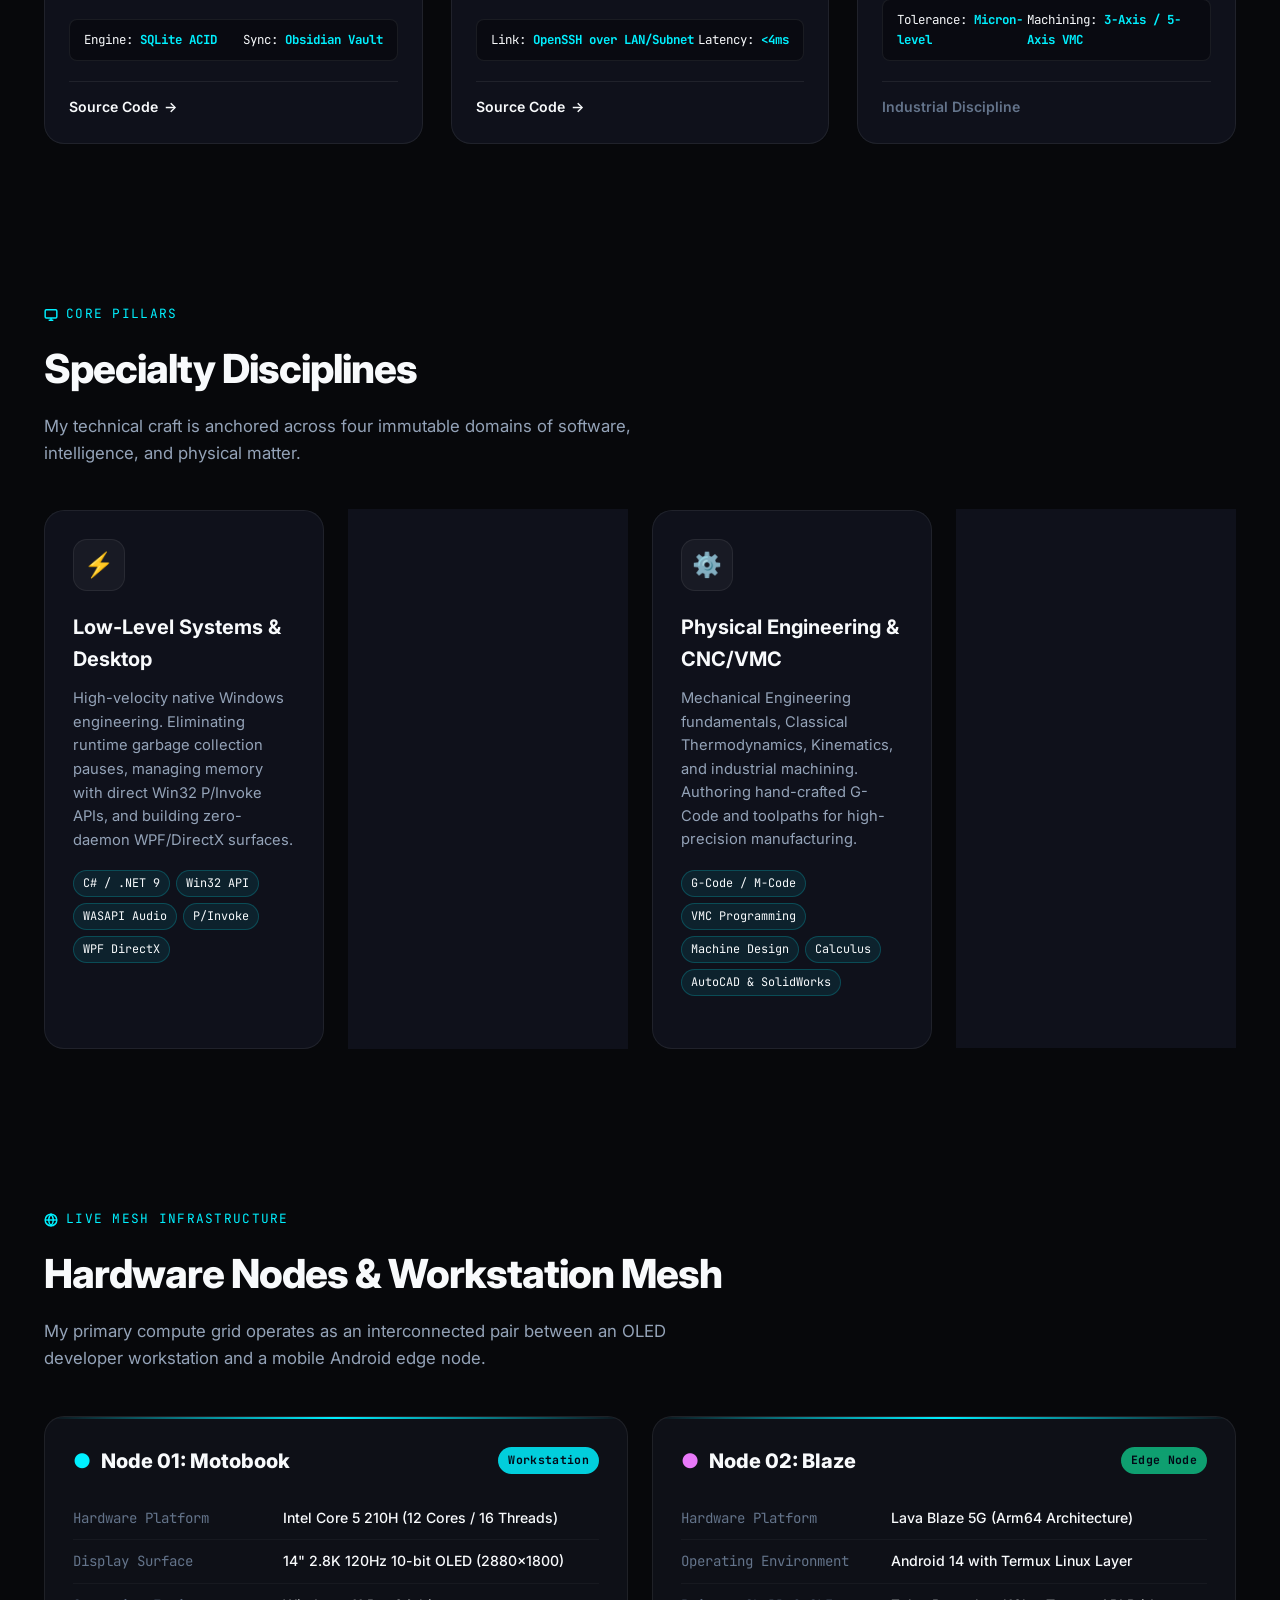
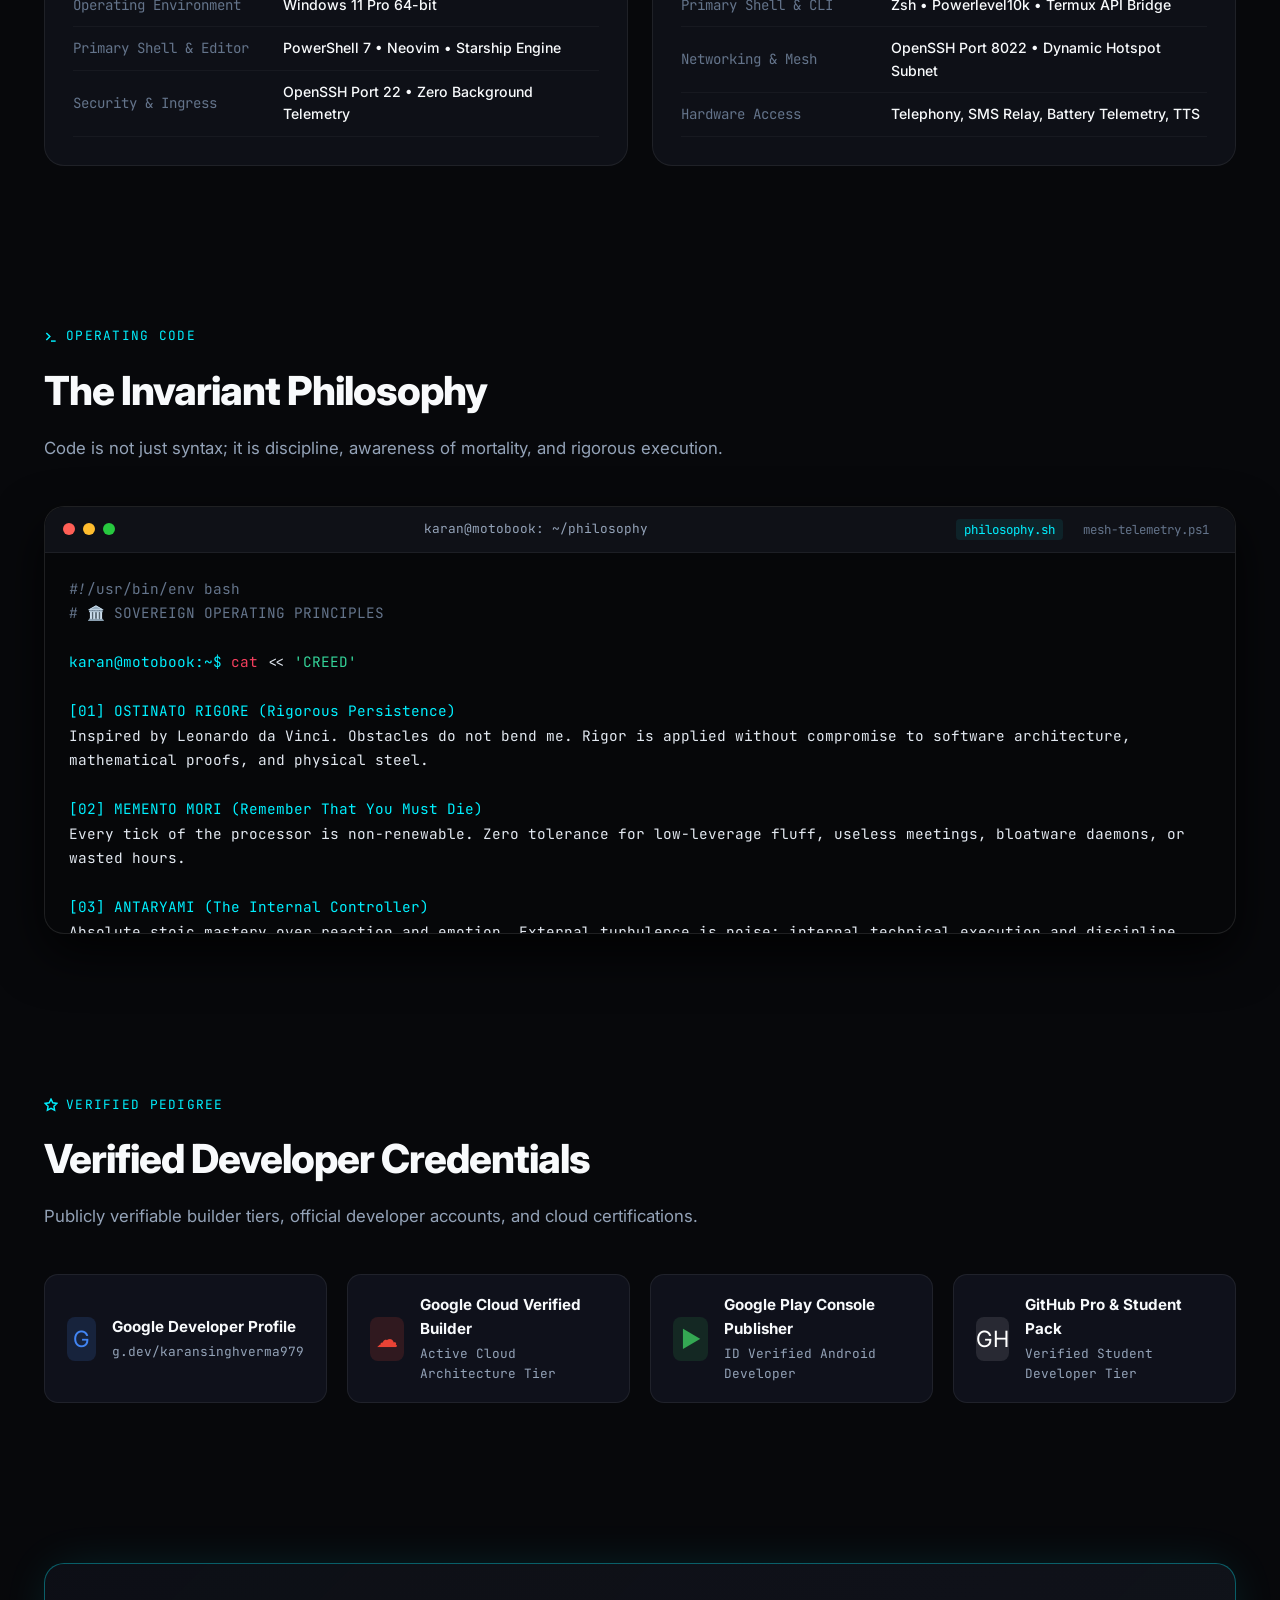
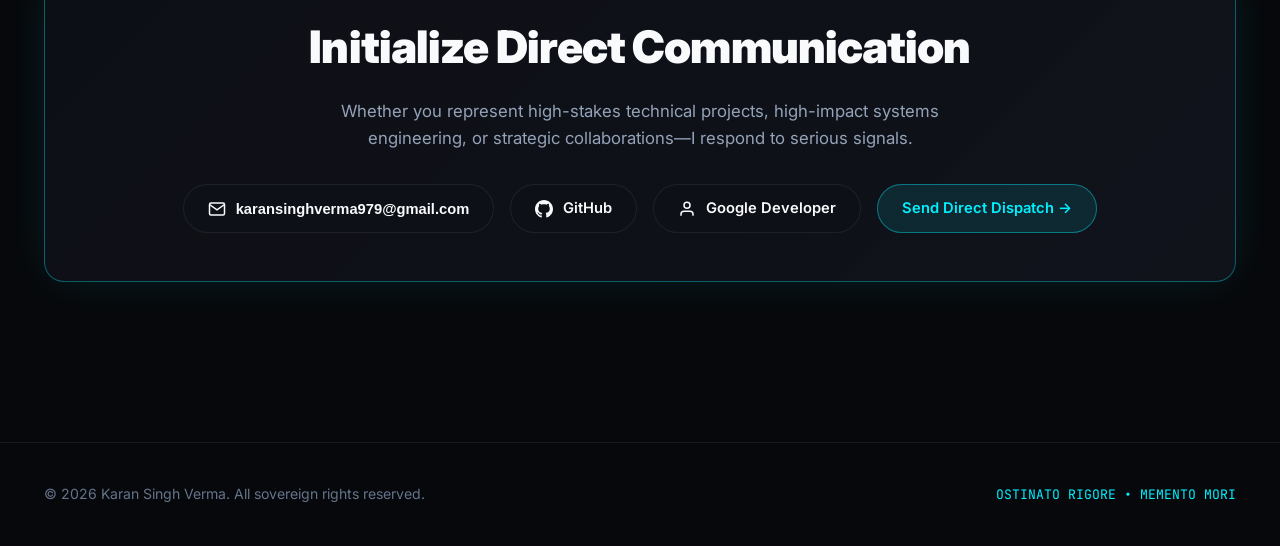
==== commit 207fe9f5: "chore(seo): add Google Search Console HTML verification file and meta tag" ====
--- a/index.html
+++ b/index.html
@@ -7,6 +7,7 @@
   <meta name="description" content="Personal portfolio and engineering showcase of Karan Singh Verma. Systems Software Architect, .NET/Win32 Engineer, Autonomous AI & MCP Builder, and CNC/VMC Physical Systems Specialist.">
   <meta name="author" content="Karan Singh Verma">
   <meta name="theme-color" content="#07080B">
+  <meta name="google-site-verification" content="3jEvE9bMiUss7MBV9E4OfGcsu7_5XR9s-6zsf_U8m4E" />
 
   <!-- OpenGraph / Social Meta -->
   <meta property="og:title" content="Karan Singh Verma — Systems Software Architect">
